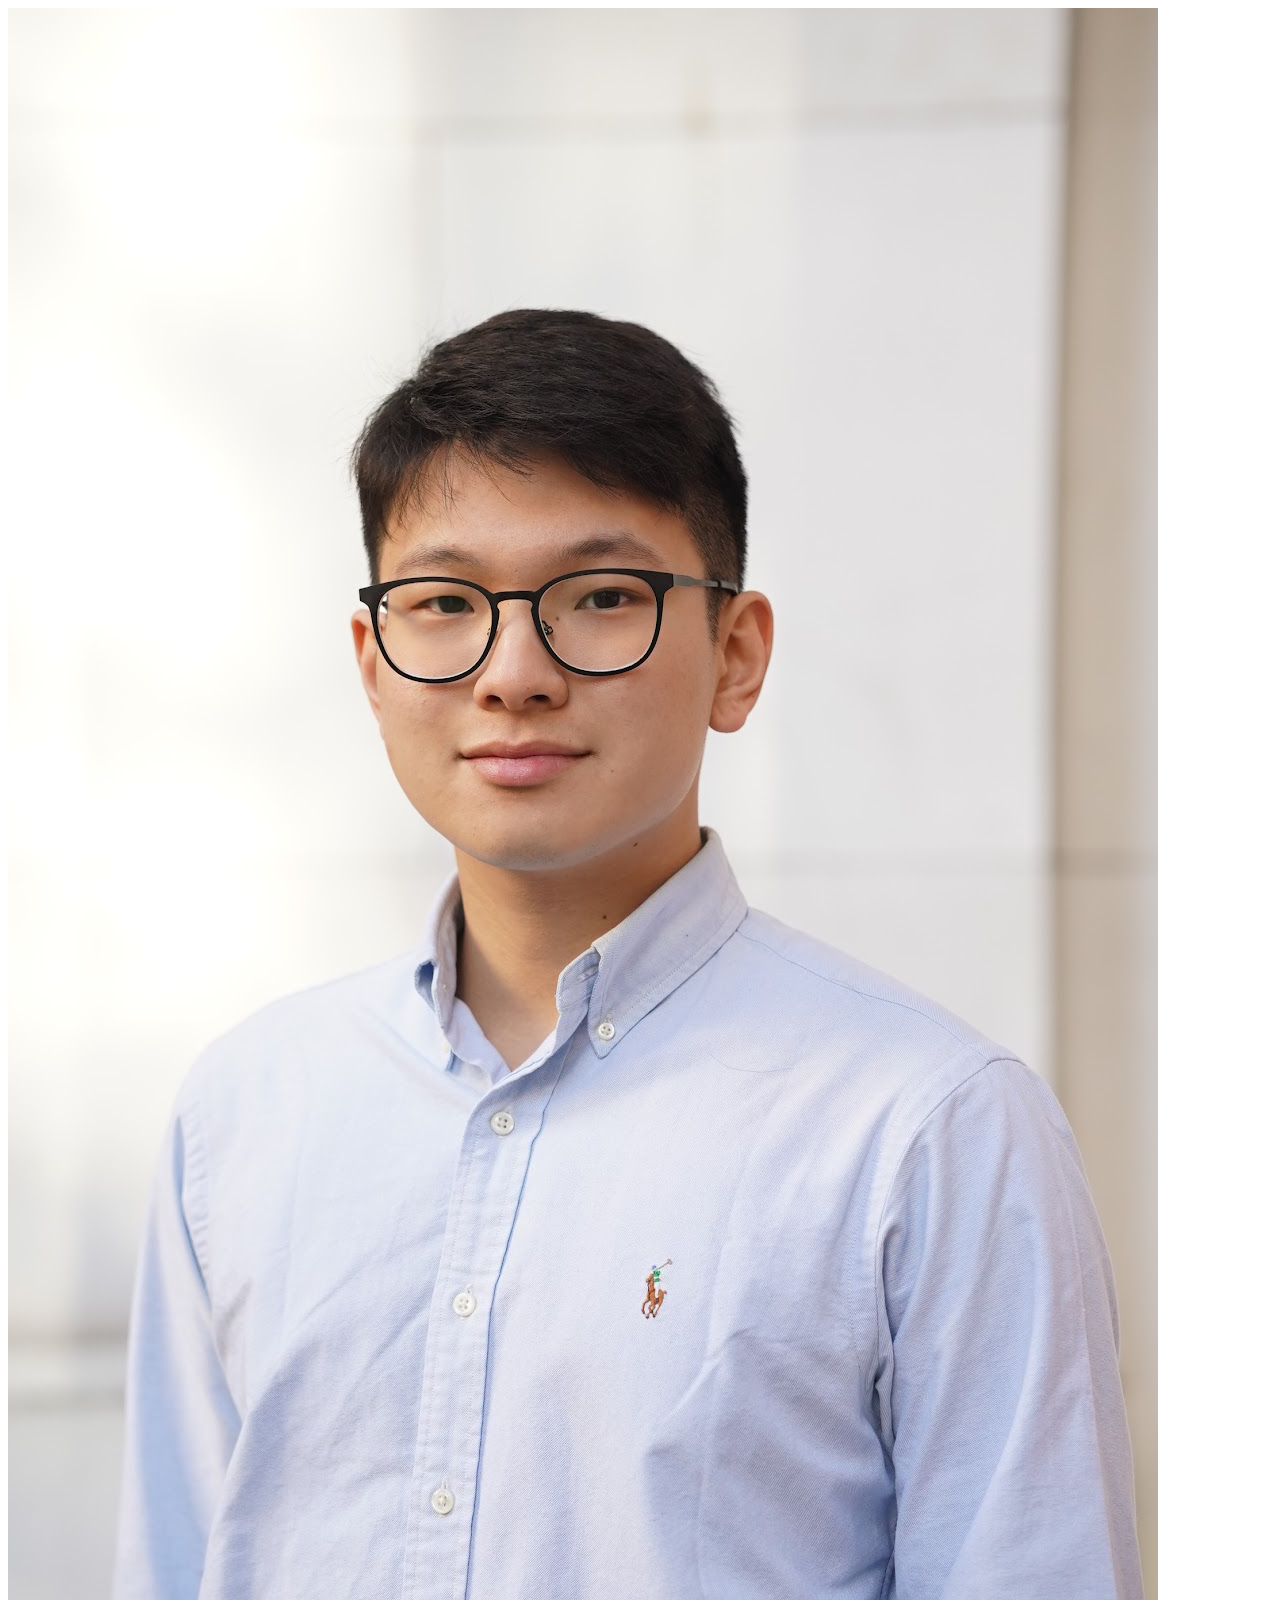
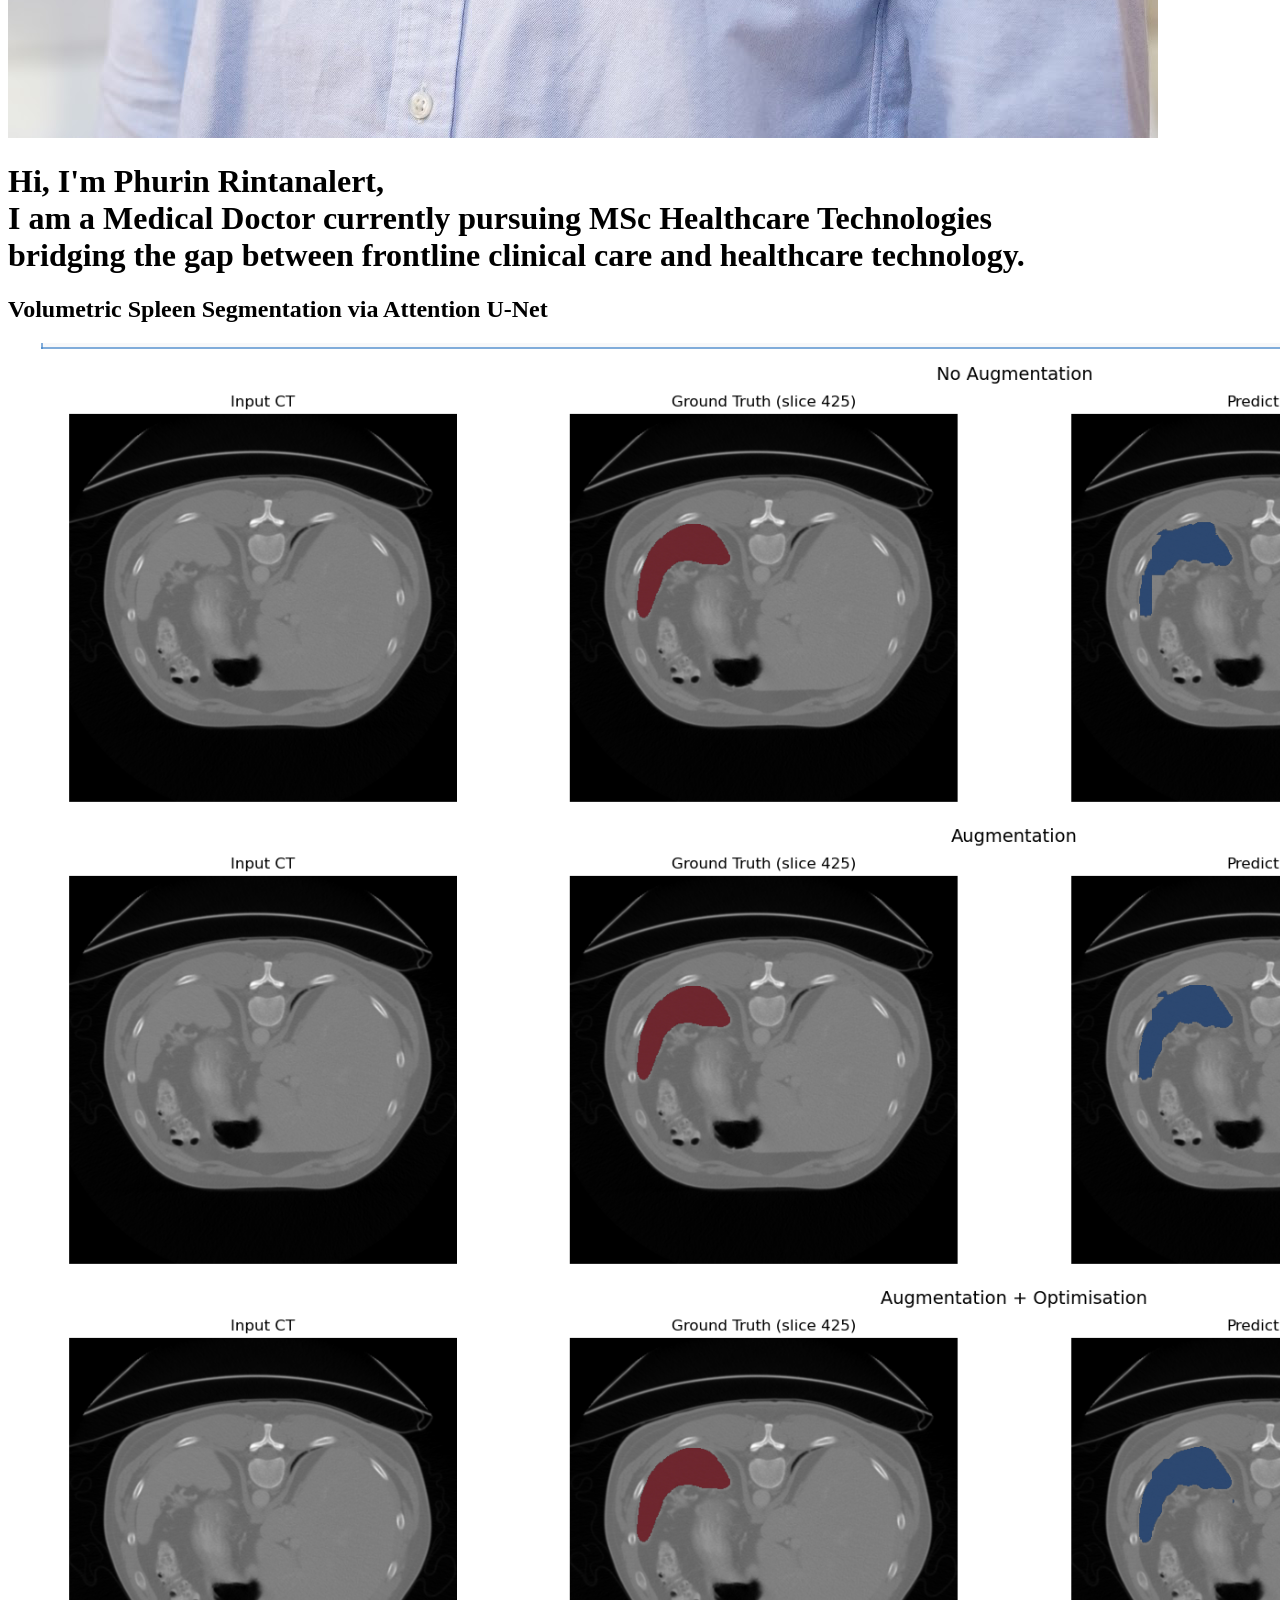
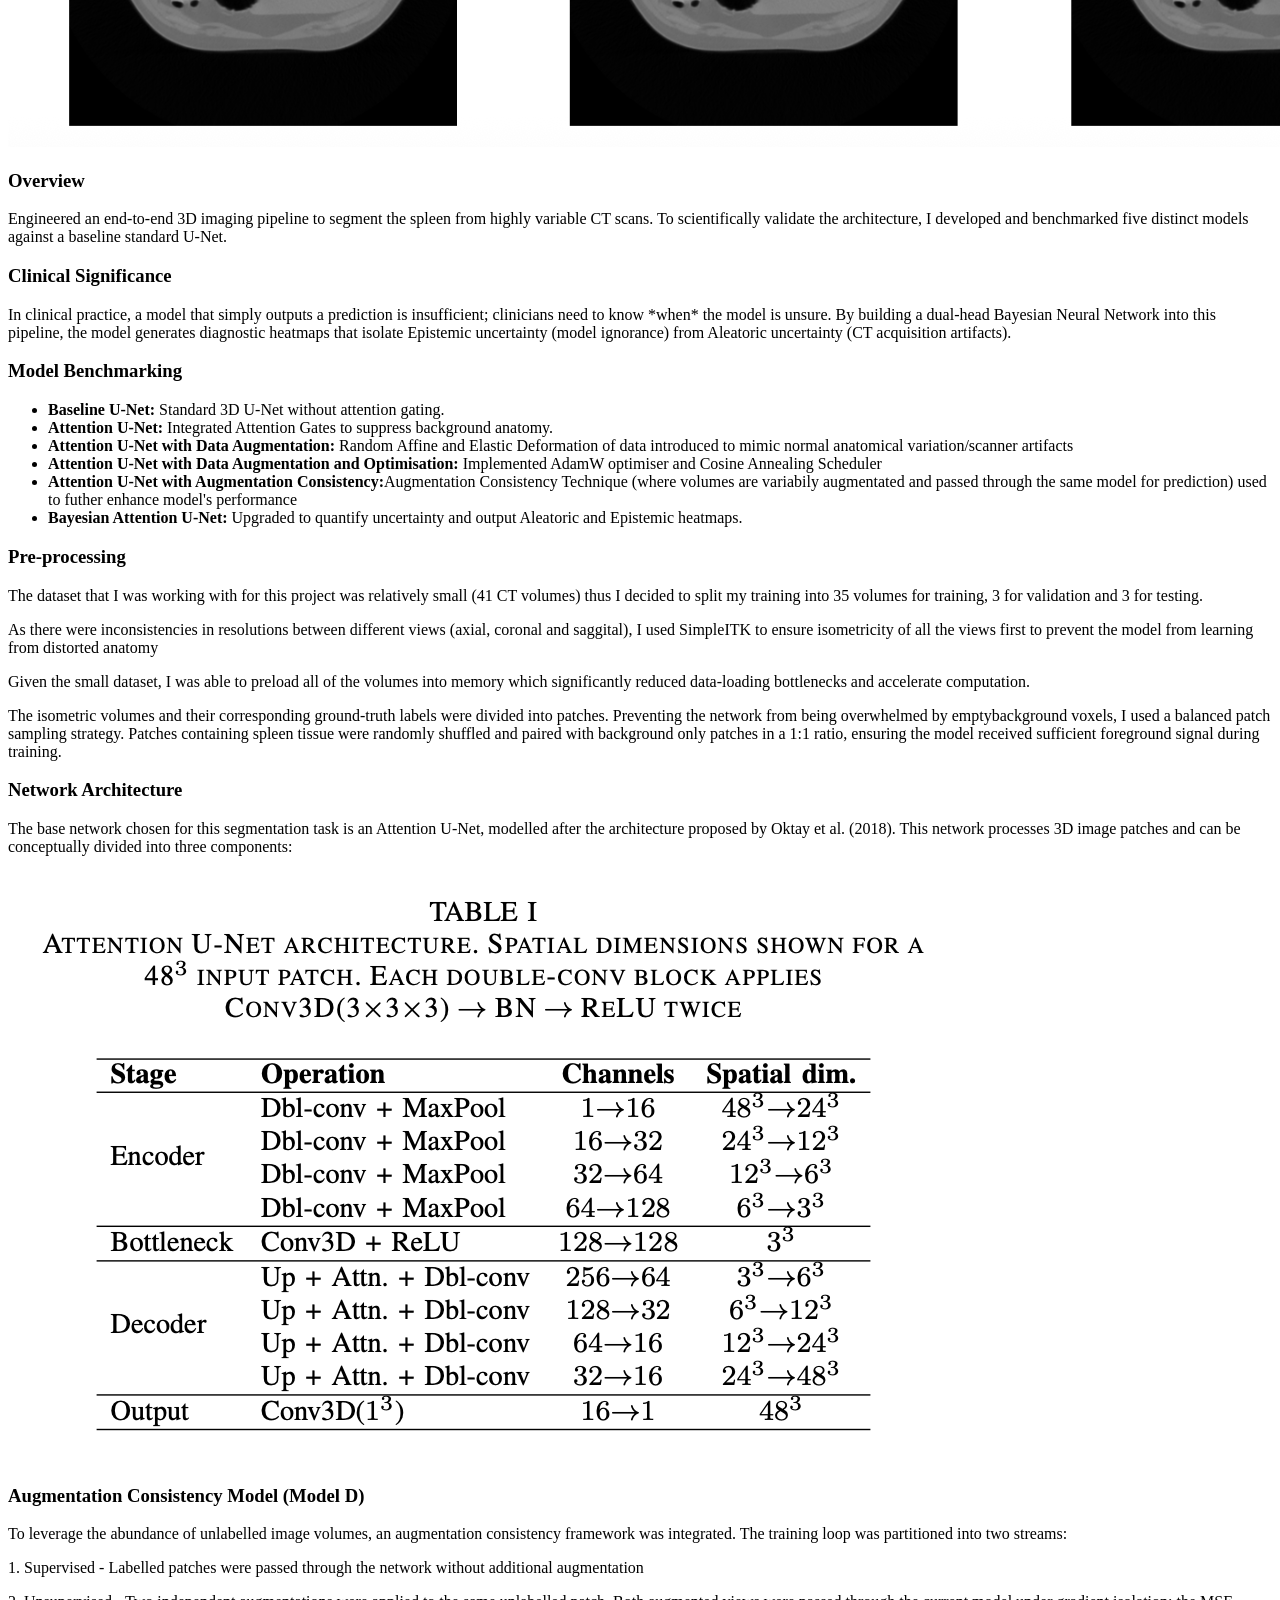
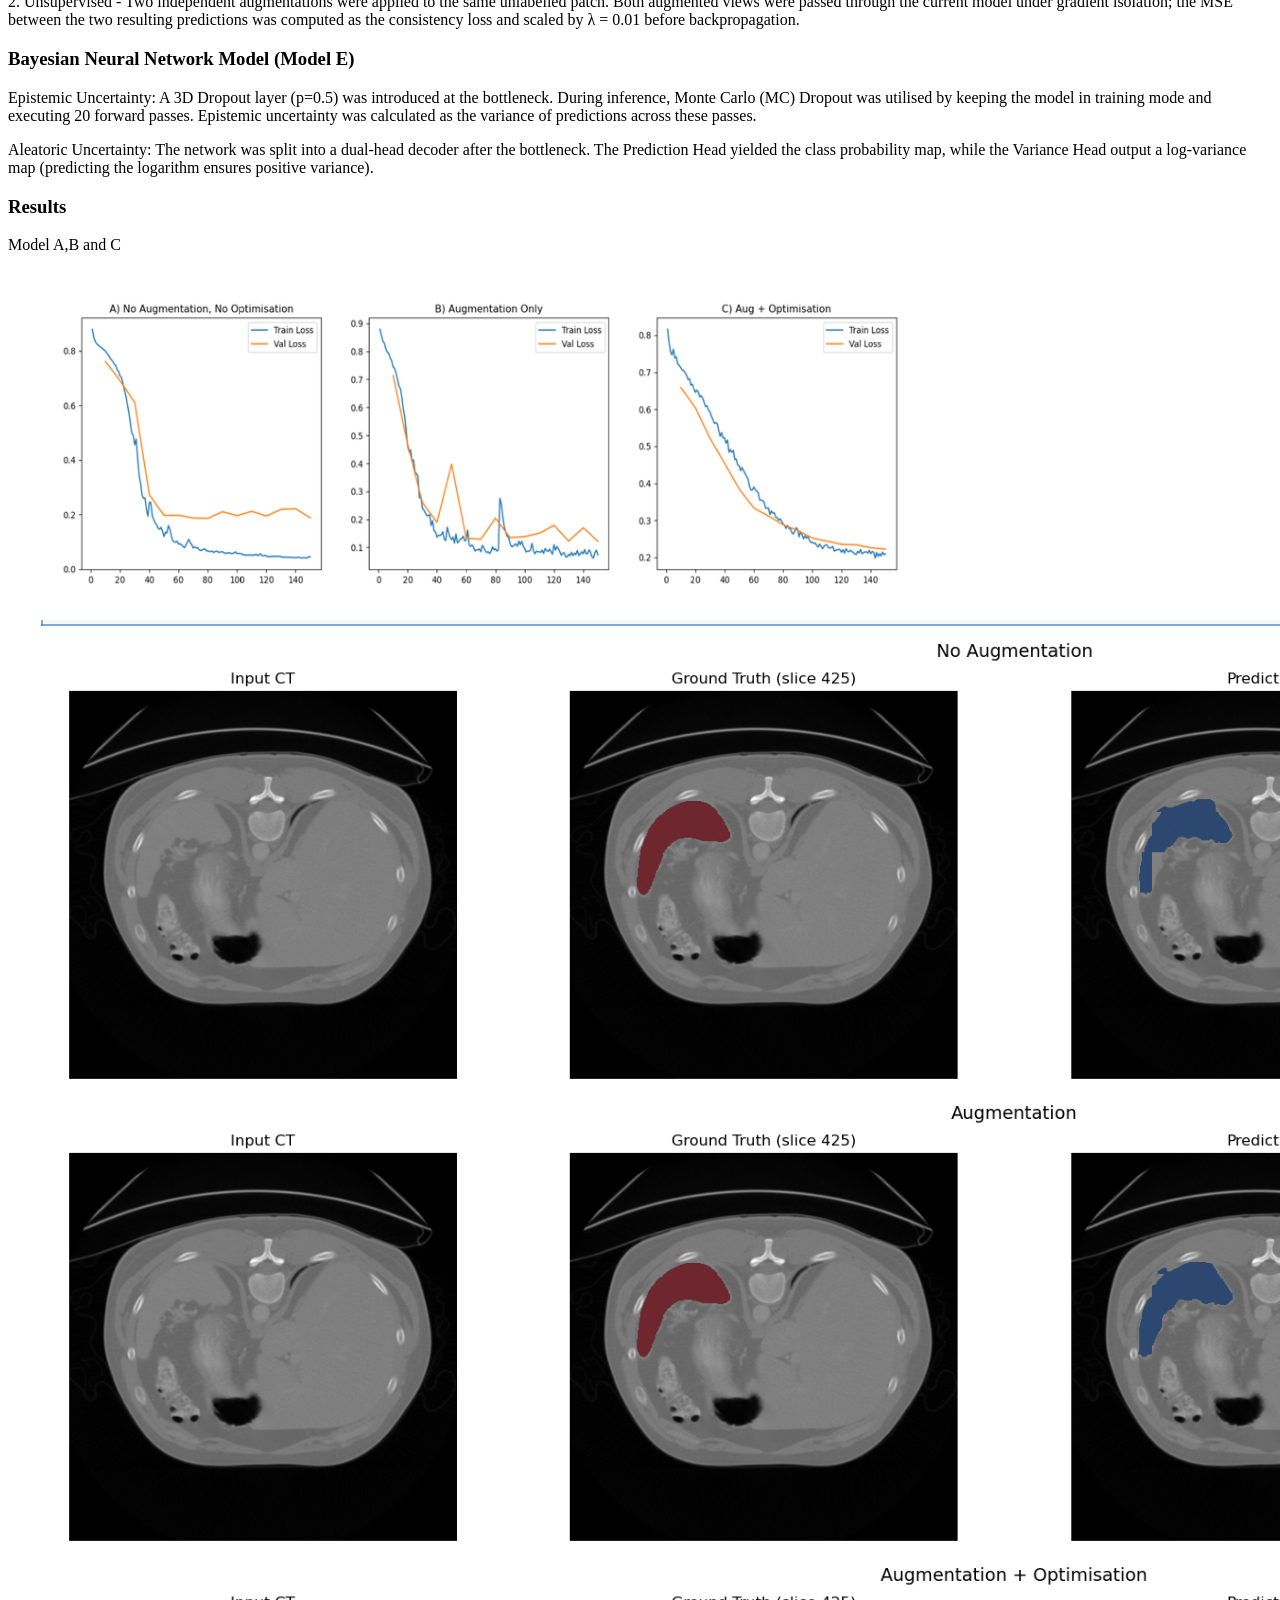
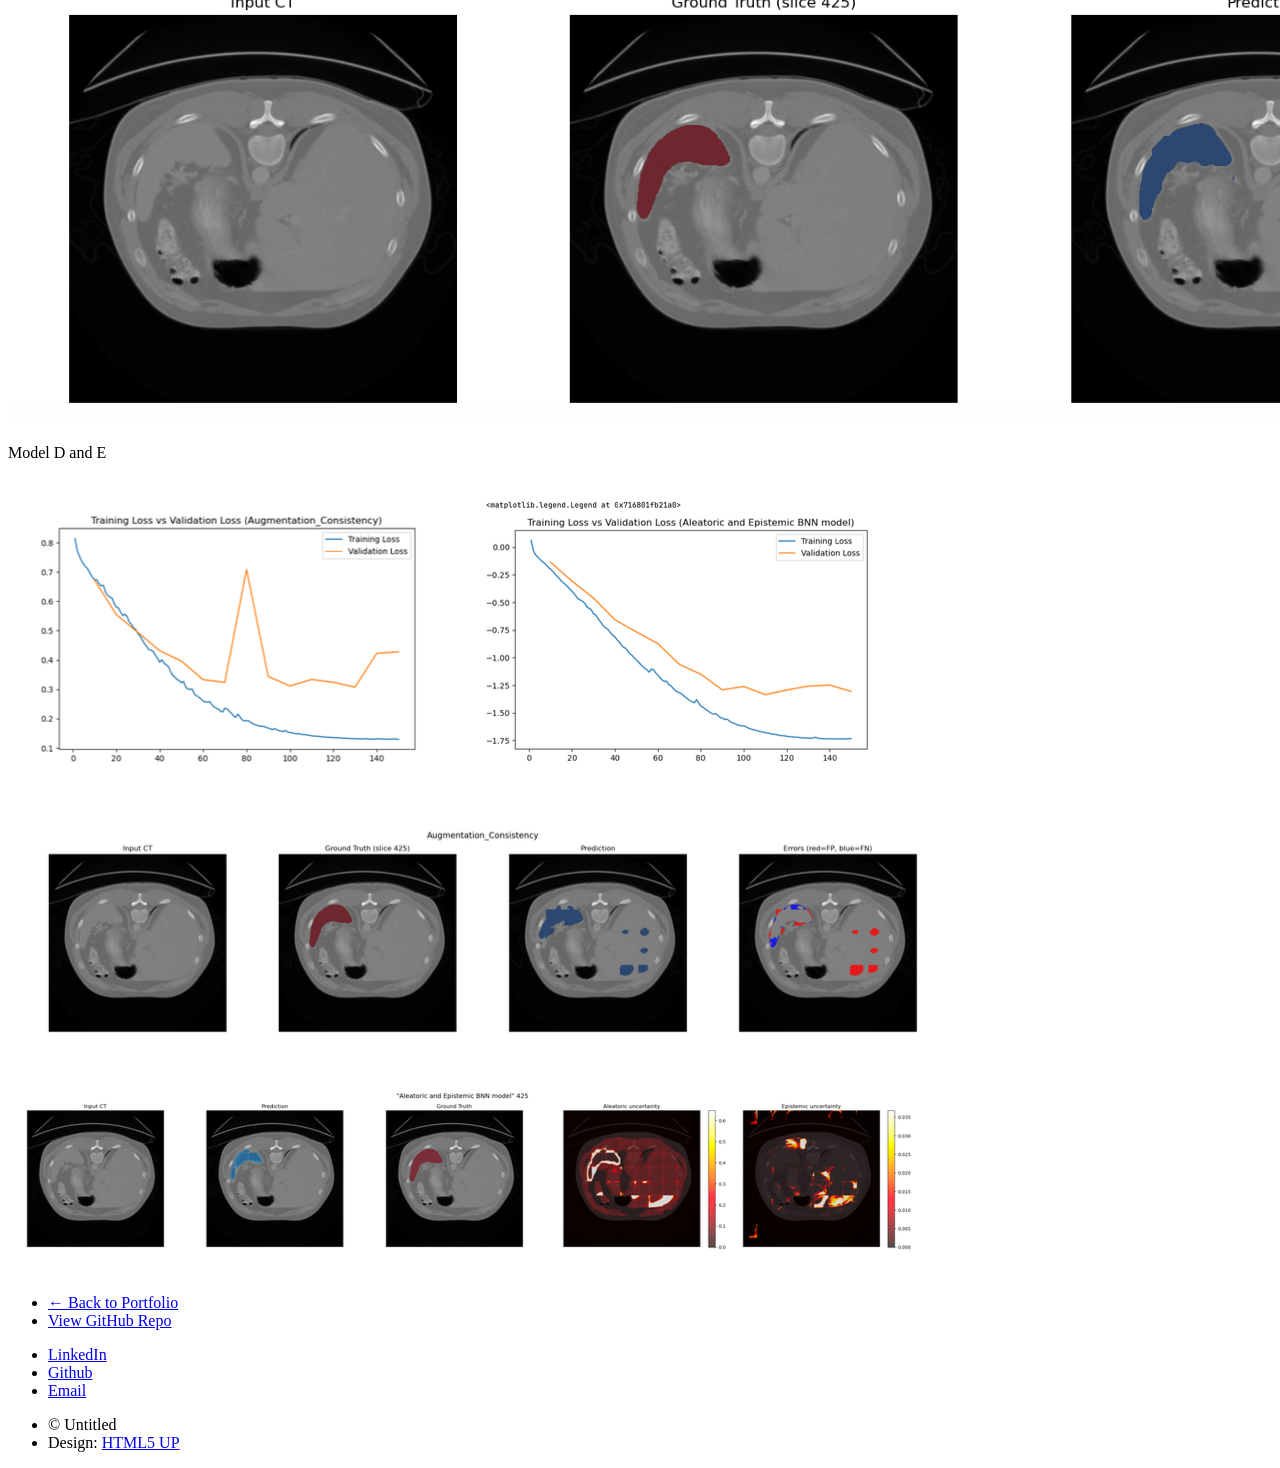
==== Spleen_segmentation.html @ 7424ece8 "Initial commit" ====
<!DOCTYPE HTML>
<!--
	Strata by HTML5 UP
	html5up.net | @ajlkn
	Free for personal and commercial use under the CCA 3.0 license (html5up.net/license)
-->
<html>
	<head>
		<title>Strata by HTML5 UP</title>
		<meta charset="utf-8" />
		<meta name="viewport" content="width=device-width, initial-scale=1, user-scalable=no" />
		<link rel="stylesheet" href="assets/css/main.css" />
	</head>
	<body class="is-preload">

		<!-- Header -->
			<header id="header">
				<div class="inner">
					<a href="#" class="image avatar"><img src="images/phu_avatar.png" alt="" /></a>
					<h1><strong>Hi, I'm Phurin Rintanalert</strong>, <br />
					I am a Medical Doctor currently pursuing MSc Healthcare Technologies<br />
					bridging the gap between frontline clinical care and healthcare technology.</h1>
				</div>
			</header>

		<!-- Main -->
			<div id="main">
				<section>
					<header class="major">
						<h2>Volumetric Spleen Segmentation via Attention U-Net</h2>
					</header>
					
					<span class="image fit thumb"><img src="images/fulls/Spleen.png" alt="Spleen CT Scan" /></span>
					
					<h3>Overview</h3>
					<p>Engineered an end-to-end 3D imaging pipeline to segment the spleen from highly variable CT scans. To scientifically validate the architecture, I developed and benchmarked five distinct models against a baseline standard U-Net.</p>
					
					<h3>Clinical Significance</h3>
					<p>In clinical practice, a model that simply outputs a prediction is insufficient; clinicians need to know *when* the model is unsure. By building a dual-head Bayesian Neural Network into this pipeline, the model generates diagnostic heatmaps that isolate Epistemic uncertainty (model ignorance) from Aleatoric uncertainty (CT acquisition artifacts).</p>
					
					<h3>Model Benchmarking</h3>
					<ul>
						<li><strong>Baseline U-Net:</strong> Standard 3D U-Net without attention gating.</li>
						<li><strong>Attention U-Net:</strong> Integrated Attention Gates to suppress background anatomy.</li>
						<li><strong>Attention U-Net with Data Augmentation:</strong> Random Affine and Elastic Deformation of data introduced to mimic normal anatomical variation/scanner artifacts</li>
						<li><strong>Attention U-Net with Data Augmentation and Optimisation:</strong> Implemented AdamW optimiser and Cosine Annealing Scheduler</li>
						<li><strong>Attention U-Net with Augmentation Consistency:</strong>Augmentation Consistency Technique (where volumes are variabily augmentated and passed through the same model for prediction) used to futher enhance model's performance</li>
						<li><strong>Bayesian Attention U-Net:</strong> Upgraded to quantify uncertainty and output Aleatoric and Epistemic heatmaps.</li>
					</ul>


					<h3>Pre-processing</h3>
					<p>The dataset that I was working with for this project was relatively small (41 CT volumes) thus I decided to split my training into 35 volumes for training, 3 for validation and 3 for testing.</p>
					<p>As there were inconsistencies in resolutions between different views (axial, coronal and saggital), I used SimpleITK to ensure isometricity of all the views first to prevent the model from learning from distorted anatomy</p>
					<p>Given the small dataset, I was able to preload all of the volumes into memory which significantly reduced data-loading bottlenecks and accelerate computation.</p>
					<p>The isometric volumes and their corresponding ground-truth labels were divided into patches. Preventing the network from being overwhelmed by emptybackground voxels, I used a balanced patch sampling strategy. Patches containing spleen tissue were randomly shuffled and paired with background only patches in a 1:1 ratio, ensuring the model received sufficient foreground signal during training.</p> 

					<h3>Network Architecture</h3>
					<p>The base network chosen for this segmentation task is an Attention U-Net, modelled after the architecture proposed by Oktay et al. (2018). This network processes 3D image patches and can be conceptually divided into three components:</p>
					<a class="image fit thumb"><img src="images/articles/table1.png" alt="" /></a>
					<p></p>
					
					<h3>Augmentation Consistency Model (Model D)</h3>
					<p>To leverage the abundance of unlabelled image volumes, an augmentation consistency framework was integrated. The training loop was partitioned into two streams:</p>
					<p>1. Supervised - Labelled patches were passed through the network without additional augmentation</p>
					<p>2. Unsupervised - Two independent augmentations were applied to the same unlabelled patch. Both augmented views were passed through the current model under gradient isolation; the MSE between the two resulting predictions was computed as the consistency loss and scaled by λ = 0.01 before backpropagation.</p>

					<h3>Bayesian Neural Network Model (Model E)</h3>
					<p>Epistemic Uncertainty: A 3D Dropout layer (p=0.5) was introduced at the bottleneck. During inference, Monte Carlo (MC) Dropout was utilised by keeping the model in training mode and executing 20 forward passes. Epistemic uncertainty was calculated as the variance of predictions across these passes.</p>
					<p>Aleatoric Uncertainty: The network was split into a dual-head decoder after the bottleneck. The Prediction Head yielded the class probability map, while the Variance Head output a log-variance map (predicting the logarithm ensures positive variance).</p>

					<h3>Results</h3>
					<p>Model A,B and C</p>
					<a class="image fit thumb"><img src="images/articles/modelabc.png" alt="" /></a>
					<a class="image fit thumb"><img src="images/articles/Spleen.png" alt="" /></a>


					<p>Model D and E</p>
					<a class="image fit thumb"><img src="images/articles/modelde.png" alt="" /></a>
					<a class="image fit thumb"><img src="images/articles/vismodeld.png" alt="" /></a>
					<a class="image fit thumb"><img src="images/articles/vismodele.png" alt="" /></a>


					<ul class="actions">
						<li><a href="index.html" class="button">← Back to Portfolio</a></li>
						<li><a href="https://github.com/your-repo-link" target="_blank" class="button primary">View GitHub Repo</a></li>
					</ul>
				</section>
			</div>

				<!-- Four -->
				<!--
					<section id="four">
						<h2>Elements</h2>

						<section>
							<h4>Text</h4>
							<p>This is <b>bold</b> and this is <strong>strong</strong>. This is <i>italic</i> and this is <em>emphasized</em>.
							This is <sup>superscript</sup> text and this is <sub>subscript</sub> text.
							This is <u>underlined</u> and this is code: <code>for (;;) { ... }</code>. Finally, <a href="#">this is a link</a>.</p>
							<hr />
							<header>
								<h4>Heading with a Subtitle</h4>
								<p>Lorem ipsum dolor sit amet nullam id egestas urna aliquam</p>
							</header>
							<p>Nunc lacinia ante nunc ac lobortis. Interdum adipiscing gravida odio porttitor sem non mi integer non faucibus ornare mi ut ante amet placerat aliquet. Volutpat eu sed ante lacinia sapien lorem accumsan varius montes viverra nibh in adipiscing blandit tempus accumsan.</p>
							<header>
								<h5>Heading with a Subtitle</h5>
								<p>Lorem ipsum dolor sit amet nullam id egestas urna aliquam</p>
							</header>
							<p>Nunc lacinia ante nunc ac lobortis. Interdum adipiscing gravida odio porttitor sem non mi integer non faucibus ornare mi ut ante amet placerat aliquet. Volutpat eu sed ante lacinia sapien lorem accumsan varius montes viverra nibh in adipiscing blandit tempus accumsan.</p>
							<hr />
							<h2>Heading Level 2</h2>
							<h3>Heading Level 3</h3>
							<h4>Heading Level 4</h4>
							<h5>Heading Level 5</h5>
							<h6>Heading Level 6</h6>
							<hr />
							<h5>Blockquote</h5>
							<blockquote>Fringilla nisl. Donec accumsan interdum nisi, quis tincidunt felis sagittis eget tempus euismod. Vestibulum ante ipsum primis in faucibus vestibulum. Blandit adipiscing eu felis iaculis volutpat ac adipiscing accumsan faucibus. Vestibulum ante ipsum primis in faucibus lorem ipsum dolor sit amet nullam adipiscing eu felis.</blockquote>
							<h5>Preformatted</h5>
							<pre><code>i = 0;

while (!deck.isInOrder()) {
print 'Iteration ' + i;
deck.shuffle();
i++;
}

print 'It took ' + i + ' iterations to sort the deck.';</code></pre>
						</section>

						<section>
							<h4>Lists</h4>
							<div class="row">
								<div class="col-6 col-12-xsmall">
									<h5>Unordered</h5>
									<ul>
										<li>Dolor pulvinar etiam magna etiam.</li>
										<li>Sagittis adipiscing lorem eleifend.</li>
										<li>Felis enim feugiat dolore viverra.</li>
									</ul>
									<h5>Alternate</h5>
									<ul class="alt">
										<li>Dolor pulvinar etiam magna etiam.</li>
										<li>Sagittis adipiscing lorem eleifend.</li>
										<li>Felis enim feugiat dolore viverra.</li>
									</ul>
								</div>
								<div class="col-6 col-12-xsmall">
									<h5>Ordered</h5>
									<ol>
										<li>Dolor pulvinar etiam magna etiam.</li>
										<li>Etiam vel felis at lorem sed viverra.</li>
										<li>Felis enim feugiat dolore viverra.</li>
										<li>Dolor pulvinar etiam magna etiam.</li>
										<li>Etiam vel felis at lorem sed viverra.</li>
										<li>Felis enim feugiat dolore viverra.</li>
									</ol>
									<h5>Icons</h5>
									<ul class="icons">
										<li><a href="#" class="icon brands fa-twitter"><span class="label">Twitter</span></a></li>
										<li><a href="#" class="icon brands fa-facebook-f"><span class="label">Facebook</span></a></li>
										<li><a href="#" class="icon brands fa-instagram"><span class="label">Instagram</span></a></li>
										<li><a href="#" class="icon brands fa-github"><span class="label">Github</span></a></li>
										<li><a href="#" class="icon brands fa-dribbble"><span class="label">Dribbble</span></a></li>
										<li><a href="#" class="icon brands fa-tumblr"><span class="label">Tumblr</span></a></li>
									</ul>
								</div>
							</div>
							<h5>Actions</h5>
							<ul class="actions">
								<li><a href="#" class="button primary">Default</a></li>
								<li><a href="#" class="button">Default</a></li>
							</ul>
							<ul class="actions small">
								<li><a href="#" class="button primary small">Small</a></li>
								<li><a href="#" class="button small">Small</a></li>
							</ul>
							<div class="row">
								<div class="col-6 col-12-small">
									<ul class="actions stacked">
										<li><a href="#" class="button primary">Default</a></li>
										<li><a href="#" class="button">Default</a></li>
									</ul>
								</div>
								<div class="col-6 col-12-small">
									<ul class="actions stacked">
										<li><a href="#" class="button primary small">Small</a></li>
										<li><a href="#" class="button small">Small</a></li>
									</ul>
								</div>
								<div class="col-6 col-12-small">
									<ul class="actions stacked">
										<li><a href="#" class="button primary fit">Default</a></li>
										<li><a href="#" class="button fit">Default</a></li>
									</ul>
								</div>
								<div class="col-6 col-12-small">
									<ul class="actions stacked">
										<li><a href="#" class="button primary small fit">Small</a></li>
										<li><a href="#" class="button small fit">Small</a></li>
									</ul>
								</div>
							</div>
						</section>

						<section>
							<h4>Table</h4>
							<h5>Default</h5>
							<div class="table-wrapper">
								<table>
									<thead>
										<tr>
											<th>Name</th>
											<th>Description</th>
											<th>Price</th>
										</tr>
									</thead>
									<tbody>
										<tr>
											<td>Item One</td>
											<td>Ante turpis integer aliquet porttitor.</td>
											<td>29.99</td>
										</tr>
										<tr>
											<td>Item Two</td>
											<td>Vis ac commodo adipiscing arcu aliquet.</td>
											<td>19.99</td>
										</tr>
										<tr>
											<td>Item Three</td>
											<td> Morbi faucibus arcu accumsan lorem.</td>
											<td>29.99</td>
										</tr>
										<tr>
											<td>Item Four</td>
											<td>Vitae integer tempus condimentum.</td>
											<td>19.99</td>
										</tr>
										<tr>
											<td>Item Five</td>
											<td>Ante turpis integer aliquet porttitor.</td>
											<td>29.99</td>
										</tr>
									</tbody>
									<tfoot>
										<tr>
											<td colspan="2"></td>
											<td>100.00</td>
										</tr>
									</tfoot>
								</table>
							</div>

							<h5>Alternate</h5>
							<div class="table-wrapper">
								<table class="alt">
									<thead>
										<tr>
											<th>Name</th>
											<th>Description</th>
											<th>Price</th>
										</tr>
									</thead>
									<tbody>
										<tr>
											<td>Item One</td>
											<td>Ante turpis integer aliquet porttitor.</td>
											<td>29.99</td>
										</tr>
										<tr>
											<td>Item Two</td>
											<td>Vis ac commodo adipiscing arcu aliquet.</td>
											<td>19.99</td>
										</tr>
										<tr>
											<td>Item Three</td>
											<td> Morbi faucibus arcu accumsan lorem.</td>
											<td>29.99</td>
										</tr>
										<tr>
											<td>Item Four</td>
											<td>Vitae integer tempus condimentum.</td>
											<td>19.99</td>
										</tr>
										<tr>
											<td>Item Five</td>
											<td>Ante turpis integer aliquet porttitor.</td>
											<td>29.99</td>
										</tr>
									</tbody>
									<tfoot>
										<tr>
											<td colspan="2"></td>
											<td>100.00</td>
										</tr>
									</tfoot>
								</table>
							</div>
						</section>

						<section>
							<h4>Buttons</h4>
							<ul class="actions">
								<li><a href="#" class="button primary">Primary</a></li>
								<li><a href="#" class="button">Default</a></li>
							</ul>
							<ul class="actions">
								<li><a href="#" class="button large">Large</a></li>
								<li><a href="#" class="button">Default</a></li>
								<li><a href="#" class="button small">Small</a></li>
							</ul>
							<ul class="actions fit">
								<li><a href="#" class="button primary fit">Fit</a></li>
								<li><a href="#" class="button fit">Fit</a></li>
							</ul>
							<ul class="actions fit small">
								<li><a href="#" class="button primary fit small">Fit + Small</a></li>
								<li><a href="#" class="button fit small">Fit + Small</a></li>
							</ul>
							<ul class="actions">
								<li><a href="#" class="button primary icon solid fa-download">Icon</a></li>
								<li><a href="#" class="button icon solid fa-download">Icon</a></li>
							</ul>
							<ul class="actions">
								<li><span class="button primary disabled">Primary</span></li>
								<li><span class="button disabled">Default</span></li>
							</ul>
						</section>

						<section>
							<h4>Form</h4>
							<form method="post" action="#">
								<div class="row gtr-uniform gtr-50">
									<div class="col-6 col-12-xsmall">
										<input type="text" name="demo-name" id="demo-name" value="" placeholder="Name" />
									</div>
									<div class="col-6 col-12-xsmall">
										<input type="email" name="demo-email" id="demo-email" value="" placeholder="Email" />
									</div>
									<div class="col-12">
										<select name="demo-category" id="demo-category">
											<option value="">- Category -</option>
											<option value="1">Manufacturing</option>
											<option value="1">Shipping</option>
											<option value="1">Administration</option>
											<option value="1">Human Resources</option>
										</select>
									</div>
									<div class="col-4 col-12-small">
										<input type="radio" id="demo-priority-low" name="demo-priority" checked>
										<label for="demo-priority-low">Low Priority</label>
									</div>
									<div class="col-4 col-12-small">
										<input type="radio" id="demo-priority-normal" name="demo-priority">
										<label for="demo-priority-normal">Normal Priority</label>
									</div>
									<div class="col-4 col-12-small">
										<input type="radio" id="demo-priority-high" name="demo-priority">
										<label for="demo-priority-high">High Priority</label>
									</div>
									<div class="col-6 col-12-small">
										<input type="checkbox" id="demo-copy" name="demo-copy">
										<label for="demo-copy">Email me a copy of this message</label>
									</div>
									<div class="col-6 col-12-small">
										<input type="checkbox" id="demo-human" name="demo-human" checked>
										<label for="demo-human">I am a human and not a robot</label>
									</div>
									<div class="col-12">
										<textarea name="demo-message" id="demo-message" placeholder="Enter your message" rows="6"></textarea>
									</div>
									<div class="col-12">
										<ul class="actions">
											<li><input type="submit" value="Send Message" class="primary" /></li>
											<li><input type="reset" value="Reset" /></li>
										</ul>
									</div>
								</div>
							</form>
						</section>

						<section>
							<h4>Image</h4>
							<h5>Fit</h5>
							<div class="box alt">
								<div class="row gtr-50 gtr-uniform">
									<div class="col-12"><span class="image fit"><img src="images/fulls/05.jpg" alt="" /></span></div>
									<div class="col-4"><span class="image fit"><img src="images/thumbs/01.jpg" alt="" /></span></div>
									<div class="col-4"><span class="image fit"><img src="images/thumbs/02.jpg" alt="" /></span></div>
									<div class="col-4"><span class="image fit"><img src="images/thumbs/03.jpg" alt="" /></span></div>
									<div class="col-4"><span class="image fit"><img src="images/thumbs/04.jpg" alt="" /></span></div>
									<div class="col-4"><span class="image fit"><img src="images/thumbs/05.jpg" alt="" /></span></div>
									<div class="col-4"><span class="image fit"><img src="images/thumbs/06.jpg" alt="" /></span></div>
									<div class="col-4"><span class="image fit"><img src="images/thumbs/03.jpg" alt="" /></span></div>
									<div class="col-4"><span class="image fit"><img src="images/thumbs/02.jpg" alt="" /></span></div>
									<div class="col-4"><span class="image fit"><img src="images/thumbs/01.jpg" alt="" /></span></div>
								</div>
							</div>
							<h5>Left &amp; Right</h5>
							<p><span class="image left"><img src="images/avatar.jpg" alt="" /></span>Fringilla nisl. Donec accumsan interdum nisi, quis tincidunt felis sagittis eget. tempus euismod. Vestibulum ante ipsum primis in faucibus vestibulum. Blandit adipiscing eu felis iaculis volutpat ac adipiscing accumsan eu faucibus. Integer ac pellentesque praesent tincidunt felis sagittis eget. tempus euismod. Vestibulum ante ipsum primis in faucibus vestibulum. Blandit adipiscing eu felis iaculis volutpat ac adipiscing accumsan eu faucibus. Integer ac pellentesque praesent. Donec accumsan interdum nisi, quis tincidunt felis sagittis eget. tempus euismod. Vestibulum ante ipsum primis in faucibus vestibulum. Blandit adipiscing eu felis iaculis volutpat ac adipiscing accumsan eu faucibus. Integer ac pellentesque praesent tincidunt felis sagittis eget. tempus euismod. Vestibulum ante ipsum primis in faucibus vestibulum. Blandit adipiscing eu felis iaculis volutpat ac adipiscing accumsan eu faucibus. Integer ac pellentesque praesent.</p>
							<p><span class="image right"><img src="images/avatar.jpg" alt="" /></span>Fringilla nisl. Donec accumsan interdum nisi, quis tincidunt felis sagittis eget. tempus euismod. Vestibulum ante ipsum primis in faucibus vestibulum. Blandit adipiscing eu felis iaculis volutpat ac adipiscing accumsan eu faucibus. Integer ac pellentesque praesent tincidunt felis sagittis eget. tempus euismod. Vestibulum ante ipsum primis in faucibus vestibulum. Blandit adipiscing eu felis iaculis volutpat ac adipiscing accumsan eu faucibus. Integer ac pellentesque praesent. Donec accumsan interdum nisi, quis tincidunt felis sagittis eget. tempus euismod. Vestibulum ante ipsum primis in faucibus vestibulum. Blandit adipiscing eu felis iaculis volutpat ac adipiscing accumsan eu faucibus. Integer ac pellentesque praesent tincidunt felis sagittis eget. tempus euismod. Vestibulum ante ipsum primis in faucibus vestibulum. Blandit adipiscing eu felis iaculis volutpat ac adipiscing accumsan eu faucibus. Integer ac pellentesque praesent.</p>
						</section>

					</section>
				-->

			</div>

		<!-- Footer -->
			<footer id="footer">
				<div class="inner">
					<ul class="icons">
						<li><a href="https://www.linkedin.com/in/phurin-rintanalert/" class="icon brands fa-linkedin"><span class="label">LinkedIn</span></a></li>
						<li><a href="https://github.com/phurinrintanalert" class="icon brands fa-github"><span class="label">Github</span></a></li>
						<li><a href="mailto:phurin.rintanalert@gmail.com" class="icon solid fa-envelope"><span class="label">Email</span></a></li>
					</ul>
					<ul class="copyright">
						<li>&copy; Untitled</li><li>Design: <a href="http://html5up.net">HTML5 UP</a></li>
					</ul>
				</div>
			</footer>

		<!-- Scripts -->
			<script src="assets/js/jquery.min.js"></script>
			<script src="assets/js/jquery.poptrox.min.js"></script>
			<script src="assets/js/browser.min.js"></script>
			<script src="assets/js/breakpoints.min.js"></script>
			<script src="assets/js/util.js"></script>
			<script src="assets/js/main.js"></script>

	</body>
</html>
---- assets/css/main.css ----
@import url("fontawesome-all.min.css");
@import url("https://fonts.googleapis.com/css?family=Source+Sans+Pro:400,400italic");

/*
	Strata by HTML5 UP
	html5up.net | @ajlkn
	Free for personal and commercial use under the CCA 3.0 license (html5up.net/license)
*/

html, body, div, span, applet, object,
iframe, h1, h2, h3, h4, h5, h6, p, blockquote,
pre, a, abbr, acronym, address, big, cite,
code, del, dfn, em, img, ins, kbd, q, s, samp,
small, strike, strong, sub, sup, tt, var, b,
u, i, center, dl, dt, dd, ol, ul, li, fieldset,
form, label, legend, table, caption, tbody,
tfoot, thead, tr, th, td, article, aside,
canvas, details, embed, figure, figcaption,
footer, header, hgroup, menu, nav, output, ruby,
section, summary, time, mark, audio, video {
	margin: 0;
	padding: 0;
	border: 0;
	font-size: 100%;
	font: inherit;
	vertical-align: baseline;}

article, aside, details, figcaption, figure,
footer, header, hgroup, menu, nav, section {
	display: block;}

body {
	line-height: 1;
}

ol, ul {
	list-style: none;
}

blockquote, q {
	quotes: none;
}

	blockquote:before, blockquote:after, q:before, q:after {
		content: '';
		content: none;
	}

table {
	border-collapse: collapse;
	border-spacing: 0;
}

body {
	-webkit-text-size-adjust: none;
}

mark {
	background-color: transparent;
	color: inherit;
}

input::-moz-focus-inner {
	border: 0;
	padding: 0;
}

input, select, textarea {
	-moz-appearance: none;
	-webkit-appearance: none;
	-ms-appearance: none;
	appearance: none;
}

/* Basic */

	html {
		box-sizing: border-box;
	}

	*, *:before, *:after {
		box-sizing: inherit;
	}

	body {
		background: #fff;
	}

		body.is-preload *, body.is-preload *:before, body.is-preload *:after {
			-moz-animation: none !important;
			-webkit-animation: none !important;
			-ms-animation: none !important;
			animation: none !important;
			-moz-transition: none !important;
			-webkit-transition: none !important;
			-ms-transition: none !important;
			transition: none !important;
		}

	body, input, select, textarea {
		color: #a2a2a2;
		font-family: "Source Sans Pro", Helvetica, sans-serif;
		font-size: 16pt;
		font-weight: 400;
		line-height: 1.75em;
	}

	a {
		-moz-transition: color 0.2s ease-in-out, border-color 0.2s ease-in-out;
		-webkit-transition: color 0.2s ease-in-out, border-color 0.2s ease-in-out;
		-ms-transition: color 0.2s ease-in-out, border-color 0.2s ease-in-out;
		transition: color 0.2s ease-in-out, border-color 0.2s ease-in-out;
		border-bottom: dotted 1px;
		color: #49bf9d;
		text-decoration: none;
	}

		a:hover {
			border-bottom-color: transparent;
			color: #49bf9d !important;
			text-decoration: none;
		}

	strong, b {
		color: #787878;
		font-weight: 400;
	}

	em, i {
		font-style: italic;
	}

	p {
		margin: 0 0 2em 0;
	}

	h1, h2, h3, h4, h5, h6 {
		color: #787878;
		font-weight: 400;
		line-height: 1em;
		margin: 0 0 1em 0;
	}

		h1 a, h2 a, h3 a, h4 a, h5 a, h6 a {
			color: inherit;
			text-decoration: none;
		}

	h1 {
		font-size: 2em;
		line-height: 1.5em;
	}

	h2 {
		font-size: 1.5em;
		line-height: 1.5em;
	}

	h3 {
		font-size: 1.25em;
		line-height: 1.5em;
	}

	h4 {
		font-size: 1.1em;
		line-height: 1.5em;
	}

	h5 {
		font-size: 0.9em;
		line-height: 1.5em;
	}

	h6 {
		font-size: 0.7em;
		line-height: 1.5em;
	}

	sub {
		font-size: 0.8em;
		position: relative;
		top: 0.5em;
	}

	sup {
		font-size: 0.8em;
		position: relative;
		top: -0.5em;
	}

	hr {
		border: 0;
		border-bottom: solid 2px #efefef;
		margin: 2em 0;
	}

		hr.major {
			margin: 3em 0;
		}

	blockquote {
		border-left: solid 6px #efefef;
		font-style: italic;
		margin: 0 0 2em 0;
		padding: 0.5em 0 0.5em 1.5em;
	}

	code {
		background: #f7f7f7;
		border-radius: 0.35em;
		border: solid 2px #efefef;
		font-family: "Courier New", monospace;
		font-size: 0.9em;
		margin: 0 0.25em;
		padding: 0.25em 0.65em;
	}

	pre {
		-webkit-overflow-scrolling: touch;
		font-family: "Courier New", monospace;
		font-size: 0.9em;
		margin: 0 0 2em 0;
	}

		pre code {
			display: block;
			line-height: 1.75em;
			padding: 1em 1.5em;
			overflow-x: auto;
		}

	.align-left {
		text-align: left;
	}

	.align-center {
		text-align: center;
	}

	.align-right {
		text-align: right;
	}

/* Container */

	.container {
		margin: 0 auto;
		max-width: calc(100% - 4em);
		width: 100%;
	}

		.container.xsmall {
			width: 25%;
		}

		.container.small {
			width: 50%;
		}

		.container.medium {
			width: 75%;
		}

		.container.large {
			width: 125%;
		}

		.container.xlarge {
			width: 150%;
		}

		.container.max {
			width: 100%;
		}

		@media screen and (max-width: 980px) {

			.container {
				width: 100% !important;
				max-width: 100% !important;
			}

		}

		@media screen and (max-width: 480px) {

			.container {
				max-width: calc(100% - 3em);
			}

		}

/* Row */

	.row {
		display: flex;
		flex-wrap: wrap;
		box-sizing: border-box;
		align-items: stretch;
	}

		.row > * {
			box-sizing: border-box;
		}

		.row.gtr-uniform > * > :last-child {
			margin-bottom: 0;
		}

		.row.aln-left {
			justify-content: flex-start;
		}

		.row.aln-center {
			justify-content: center;
		}

		.row.aln-right {
			justify-content: flex-end;
		}

		.row.aln-top {
			align-items: flex-start;
		}

		.row.aln-middle {
			align-items: center;
		}

		.row.aln-bottom {
			align-items: flex-end;
		}

		.row > .imp {
			order: -1;
		}

		.row > .col-1 {
			width: 8.33333%;
		}

		.row > .off-1 {
			margin-left: 8.33333%;
		}

		.row > .col-2 {
			width: 16.66667%;
		}

		.row > .off-2 {
			margin-left: 16.66667%;
		}

		.row > .col-3 {
			width: 25%;
		}

		.row > .off-3 {
			margin-left: 25%;
		}

		.row > .col-4 {
			width: 33.33333%;
		}

		.row > .off-4 {
			margin-left: 33.33333%;
		}

		.row > .col-5 {
			width: 41.66667%;
		}

		.row > .off-5 {
			margin-left: 41.66667%;
		}

		.row > .col-6 {
			width: 50%;
		}

		.row > .off-6 {
			margin-left: 50%;
		}

		.row > .col-7 {
			width: 58.33333%;
		}

		.row > .off-7 {
			margin-left: 58.33333%;
		}

		.row > .col-8 {
			width: 66.66667%;
		}

		.row > .off-8 {
			margin-left: 66.66667%;
		}

		.row > .col-9 {
			width: 75%;
		}

		.row > .off-9 {
			margin-left: 75%;
		}

		.row > .col-10 {
			width: 83.33333%;
		}

		.row > .off-10 {
			margin-left: 83.33333%;
		}

		.row > .col-11 {
			width: 91.66667%;
		}

		.row > .off-11 {
			margin-left: 91.66667%;
		}

		.row > .col-12 {
			width: 100%;
		}

		.row > .off-12 {
			margin-left: 100%;
		}

		.row.gtr-0 {
			margin-top: 0;
			margin-left: 0em;
		}

			.row.gtr-0 > * {
				padding: 0 0 0 0em;
			}

			.row.gtr-0.gtr-uniform {
				margin-top: 0em;
			}

				.row.gtr-0.gtr-uniform > * {
					padding-top: 0em;
				}

		.row.gtr-25 {
			margin-top: 0;
			margin-left: -0.625em;
		}

			.row.gtr-25 > * {
				padding: 0 0 0 0.625em;
			}

			.row.gtr-25.gtr-uniform {
				margin-top: -0.625em;
			}

				.row.gtr-25.gtr-uniform > * {
					padding-top: 0.625em;
				}

		.row.gtr-50 {
			margin-top: 0;
			margin-left: -1.25em;
		}

			.row.gtr-50 > * {
				padding: 0 0 0 1.25em;
			}

			.row.gtr-50.gtr-uniform {
				margin-top: -1.25em;
			}

				.row.gtr-50.gtr-uniform > * {
					padding-top: 1.25em;
				}

		.row {
			margin-top: 0;
			margin-left: -2.5em;
		}

			.row > * {
				padding: 0 0 0 2.5em;
			}

			.row.gtr-uniform {
				margin-top: -2.5em;
			}

				.row.gtr-uniform > * {
					padding-top: 2.5em;
				}

		.row.gtr-150 {
			margin-top: 0;
			margin-left: -3.75em;
		}

			.row.gtr-150 > * {
				padding: 0 0 0 3.75em;
			}

			.row.gtr-150.gtr-uniform {
				margin-top: -3.75em;
			}

				.row.gtr-150.gtr-uniform > * {
					padding-top: 3.75em;
				}

		.row.gtr-200 {
			margin-top: 0;
			margin-left: -5em;
		}

			.row.gtr-200 > * {
				padding: 0 0 0 5em;
			}

			.row.gtr-200.gtr-uniform {
				margin-top: -5em;
			}

				.row.gtr-200.gtr-uniform > * {
					padding-top: 5em;
				}

		@media screen and (max-width: 1800px) {

			.row {
				display: flex;
				flex-wrap: wrap;
				box-sizing: border-box;
				align-items: stretch;
			}

				.row > * {
					box-sizing: border-box;
				}

				.row.gtr-uniform > * > :last-child {
					margin-bottom: 0;
				}

				.row.aln-left {
					justify-content: flex-start;
				}

				.row.aln-center {
					justify-content: center;
				}

				.row.aln-right {
					justify-content: flex-end;
				}

				.row.aln-top {
					align-items: flex-start;
				}

				.row.aln-middle {
					align-items: center;
				}

				.row.aln-bottom {
					align-items: flex-end;
				}

				.row > .imp-xlarge {
					order: -1;
				}

				.row > .col-1-xlarge {
					width: 8.33333%;
				}

				.row > .off-1-xlarge {
					margin-left: 8.33333%;
				}

				.row > .col-2-xlarge {
					width: 16.66667%;
				}

				.row > .off-2-xlarge {
					margin-left: 16.66667%;
				}

				.row > .col-3-xlarge {
					width: 25%;
				}

				.row > .off-3-xlarge {
					margin-left: 25%;
				}

				.row > .col-4-xlarge {
					width: 33.33333%;
				}

				.row > .off-4-xlarge {
					margin-left: 33.33333%;
				}

				.row > .col-5-xlarge {
					width: 41.66667%;
				}

				.row > .off-5-xlarge {
					margin-left: 41.66667%;
				}

				.row > .col-6-xlarge {
					width: 50%;
				}

				.row > .off-6-xlarge {
					margin-left: 50%;
				}

				.row > .col-7-xlarge {
					width: 58.33333%;
				}

				.row > .off-7-xlarge {
					margin-left: 58.33333%;
				}

				.row > .col-8-xlarge {
					width: 66.66667%;
				}

				.row > .off-8-xlarge {
					margin-left: 66.66667%;
				}

				.row > .col-9-xlarge {
					width: 75%;
				}

				.row > .off-9-xlarge {
					margin-left: 75%;
				}

				.row > .col-10-xlarge {
					width: 83.33333%;
				}

				.row > .off-10-xlarge {
					margin-left: 83.33333%;
				}

				.row > .col-11-xlarge {
					width: 91.66667%;
				}

				.row > .off-11-xlarge {
					margin-left: 91.66667%;
				}

				.row > .col-12-xlarge {
					width: 100%;
				}

				.row > .off-12-xlarge {
					margin-left: 100%;
				}

				.row.gtr-0 {
					margin-top: 0;
					margin-left: 0em;
				}

					.row.gtr-0 > * {
						padding: 0 0 0 0em;
					}

					.row.gtr-0.gtr-uniform {
						margin-top: 0em;
					}

						.row.gtr-0.gtr-uniform > * {
							padding-top: 0em;
						}

				.row.gtr-25 {
					margin-top: 0;
					margin-left: -0.625em;
				}

					.row.gtr-25 > * {
						padding: 0 0 0 0.625em;
					}

					.row.gtr-25.gtr-uniform {
						margin-top: -0.625em;
					}

						.row.gtr-25.gtr-uniform > * {
							padding-top: 0.625em;
						}

				.row.gtr-50 {
					margin-top: 0;
					margin-left: -1.25em;
				}

					.row.gtr-50 > * {
						padding: 0 0 0 1.25em;
					}

					.row.gtr-50.gtr-uniform {
						margin-top: -1.25em;
					}

						.row.gtr-50.gtr-uniform > * {
							padding-top: 1.25em;
						}

				.row {
					margin-top: 0;
					margin-left: -2.5em;
				}

					.row > * {
						padding: 0 0 0 2.5em;
					}

					.row.gtr-uniform {
						margin-top: -2.5em;
					}

						.row.gtr-uniform > * {
							padding-top: 2.5em;
						}

				.row.gtr-150 {
					margin-top: 0;
					margin-left: -3.75em;
				}

					.row.gtr-150 > * {
						padding: 0 0 0 3.75em;
					}

					.row.gtr-150.gtr-uniform {
						margin-top: -3.75em;
					}

						.row.gtr-150.gtr-uniform > * {
							padding-top: 3.75em;
						}

				.row.gtr-200 {
					margin-top: 0;
					margin-left: -5em;
				}

					.row.gtr-200 > * {
						padding: 0 0 0 5em;
					}

					.row.gtr-200.gtr-uniform {
						margin-top: -5em;
					}

						.row.gtr-200.gtr-uniform > * {
							padding-top: 5em;
						}

		}

		@media screen and (max-width: 1280px) {

			.row {
				display: flex;
				flex-wrap: wrap;
				box-sizing: border-box;
				align-items: stretch;
			}

				.row > * {
					box-sizing: border-box;
				}

				.row.gtr-uniform > * > :last-child {
					margin-bottom: 0;
				}

				.row.aln-left {
					justify-content: flex-start;
				}

				.row.aln-center {
					justify-content: center;
				}

				.row.aln-right {
					justify-content: flex-end;
				}

				.row.aln-top {
					align-items: flex-start;
				}

				.row.aln-middle {
					align-items: center;
				}

				.row.aln-bottom {
					align-items: flex-end;
				}

				.row > .imp-large {
					order: -1;
				}

				.row > .col-1-large {
					width: 8.33333%;
				}

				.row > .off-1-large {
					margin-left: 8.33333%;
				}

				.row > .col-2-large {
					width: 16.66667%;
				}

				.row > .off-2-large {
					margin-left: 16.66667%;
				}

				.row > .col-3-large {
					width: 25%;
				}

				.row > .off-3-large {
					margin-left: 25%;
				}

				.row > .col-4-large {
					width: 33.33333%;
				}

				.row > .off-4-large {
					margin-left: 33.33333%;
				}

				.row > .col-5-large {
					width: 41.66667%;
				}

				.row > .off-5-large {
					margin-left: 41.66667%;
				}

				.row > .col-6-large {
					width: 50%;
				}

				.row > .off-6-large {
					margin-left: 50%;
				}

				.row > .col-7-large {
					width: 58.33333%;
				}

				.row > .off-7-large {
					margin-left: 58.33333%;
				}

				.row > .col-8-large {
					width: 66.66667%;
				}

				.row > .off-8-large {
					margin-left: 66.66667%;
				}

				.row > .col-9-large {
					width: 75%;
				}

				.row > .off-9-large {
					margin-left: 75%;
				}

				.row > .col-10-large {
					width: 83.33333%;
				}

				.row > .off-10-large {
					margin-left: 83.33333%;
				}

				.row > .col-11-large {
					width: 91.66667%;
				}

				.row > .off-11-large {
					margin-left: 91.66667%;
				}

				.row > .col-12-large {
					width: 100%;
				}

				.row > .off-12-large {
					margin-left: 100%;
				}

				.row.gtr-0 {
					margin-top: 0;
					margin-left: 0em;
				}

					.row.gtr-0 > * {
						padding: 0 0 0 0em;
					}

					.row.gtr-0.gtr-uniform {
						margin-top: 0em;
					}

						.row.gtr-0.gtr-uniform > * {
							padding-top: 0em;
						}

				.row.gtr-25 {
					margin-top: 0;
					margin-left: -0.5em;
				}

					.row.gtr-25 > * {
						padding: 0 0 0 0.5em;
					}

					.row.gtr-25.gtr-uniform {
						margin-top: -0.5em;
					}

						.row.gtr-25.gtr-uniform > * {
							padding-top: 0.5em;
						}

				.row.gtr-50 {
					margin-top: 0;
					margin-left: -1em;
				}

					.row.gtr-50 > * {
						padding: 0 0 0 1em;
					}

					.row.gtr-50.gtr-uniform {
						margin-top: -1em;
					}

						.row.gtr-50.gtr-uniform > * {
							padding-top: 1em;
						}

				.row {
					margin-top: 0;
					margin-left: -2em;
				}

					.row > * {
						padding: 0 0 0 2em;
					}

					.row.gtr-uniform {
						margin-top: -2em;
					}

						.row.gtr-uniform > * {
							padding-top: 2em;
						}

				.row.gtr-150 {
					margin-top: 0;
					margin-left: -3em;
				}

					.row.gtr-150 > * {
						padding: 0 0 0 3em;
					}

					.row.gtr-150.gtr-uniform {
						margin-top: -3em;
					}

						.row.gtr-150.gtr-uniform > * {
							padding-top: 3em;
						}

				.row.gtr-200 {
					margin-top: 0;
					margin-left: -4em;
				}

					.row.gtr-200 > * {
						padding: 0 0 0 4em;
					}

					.row.gtr-200.gtr-uniform {
						margin-top: -4em;
					}

						.row.gtr-200.gtr-uniform > * {
							padding-top: 4em;
						}

		}

		@media screen and (max-width: 980px) {

			.row {
				display: flex;
				flex-wrap: wrap;
				box-sizing: border-box;
				align-items: stretch;
			}

				.row > * {
					box-sizing: border-box;
				}

				.row.gtr-uniform > * > :last-child {
					margin-bottom: 0;
				}

				.row.aln-left {
					justify-content: flex-start;
				}

				.row.aln-center {
					justify-content: center;
				}

				.row.aln-right {
					justify-content: flex-end;
				}

				.row.aln-top {
					align-items: flex-start;
				}

				.row.aln-middle {
					align-items: center;
				}

				.row.aln-bottom {
					align-items: flex-end;
				}

				.row > .imp-medium {
					order: -1;
				}

				.row > .col-1-medium {
					width: 8.33333%;
				}

				.row > .off-1-medium {
					margin-left: 8.33333%;
				}

				.row > .col-2-medium {
					width: 16.66667%;
				}

				.row > .off-2-medium {
					margin-left: 16.66667%;
				}

				.row > .col-3-medium {
					width: 25%;
				}

				.row > .off-3-medium {
					margin-left: 25%;
				}

				.row > .col-4-medium {
					width: 33.33333%;
				}

				.row > .off-4-medium {
					margin-left: 33.33333%;
				}

				.row > .col-5-medium {
					width: 41.66667%;
				}

				.row > .off-5-medium {
					margin-left: 41.66667%;
				}

				.row > .col-6-medium {
					width: 50%;
				}

				.row > .off-6-medium {
					margin-left: 50%;
				}

				.row > .col-7-medium {
					width: 58.33333%;
				}

				.row > .off-7-medium {
					margin-left: 58.33333%;
				}

				.row > .col-8-medium {
					width: 66.66667%;
				}

				.row > .off-8-medium {
					margin-left: 66.66667%;
				}

				.row > .col-9-medium {
					width: 75%;
				}

				.row > .off-9-medium {
					margin-left: 75%;
				}

				.row > .col-10-medium {
					width: 83.33333%;
				}

				.row > .off-10-medium {
					margin-left: 83.33333%;
				}

				.row > .col-11-medium {
					width: 91.66667%;
				}

				.row > .off-11-medium {
					margin-left: 91.66667%;
				}

				.row > .col-12-medium {
					width: 100%;
				}

				.row > .off-12-medium {
					margin-left: 100%;
				}

				.row.gtr-0 {
					margin-top: 0;
					margin-left: 0em;
				}

					.row.gtr-0 > * {
						padding: 0 0 0 0em;
					}

					.row.gtr-0.gtr-uniform {
						margin-top: 0em;
					}

						.row.gtr-0.gtr-uniform > * {
							padding-top: 0em;
						}

				.row.gtr-25 {
					margin-top: 0;
					margin-left: -0.5em;
				}

					.row.gtr-25 > * {
						padding: 0 0 0 0.5em;
					}

					.row.gtr-25.gtr-uniform {
						margin-top: -0.5em;
					}

						.row.gtr-25.gtr-uniform > * {
							padding-top: 0.5em;
						}

				.row.gtr-50 {
					margin-top: 0;
					margin-left: -1em;
				}

					.row.gtr-50 > * {
						padding: 0 0 0 1em;
					}

					.row.gtr-50.gtr-uniform {
						margin-top: -1em;
					}

						.row.gtr-50.gtr-uniform > * {
							padding-top: 1em;
						}

				.row {
					margin-top: 0;
					margin-left: -2em;
				}

					.row > * {
						padding: 0 0 0 2em;
					}

					.row.gtr-uniform {
						margin-top: -2em;
					}

						.row.gtr-uniform > * {
							padding-top: 2em;
						}

				.row.gtr-150 {
					margin-top: 0;
					margin-left: -3em;
				}

					.row.gtr-150 > * {
						padding: 0 0 0 3em;
					}

					.row.gtr-150.gtr-uniform {
						margin-top: -3em;
					}

						.row.gtr-150.gtr-uniform > * {
							padding-top: 3em;
						}

				.row.gtr-200 {
					margin-top: 0;
					margin-left: -4em;
				}

					.row.gtr-200 > * {
						padding: 0 0 0 4em;
					}

					.row.gtr-200.gtr-uniform {
						margin-top: -4em;
					}

						.row.gtr-200.gtr-uniform > * {
							padding-top: 4em;
						}

		}

		@media screen and (max-width: 736px) {

			.row {
				display: flex;
				flex-wrap: wrap;
				box-sizing: border-box;
				align-items: stretch;
			}

				.row > * {
					box-sizing: border-box;
				}

				.row.gtr-uniform > * > :last-child {
					margin-bottom: 0;
				}

				.row.aln-left {
					justify-content: flex-start;
				}

				.row.aln-center {
					justify-content: center;
				}

				.row.aln-right {
					justify-content: flex-end;
				}

				.row.aln-top {
					align-items: flex-start;
				}

				.row.aln-middle {
					align-items: center;
				}

				.row.aln-bottom {
					align-items: flex-end;
				}

				.row > .imp-small {
					order: -1;
				}

				.row > .col-1-small {
					width: 8.33333%;
				}

				.row > .off-1-small {
					margin-left: 8.33333%;
				}

				.row > .col-2-small {
					width: 16.66667%;
				}

				.row > .off-2-small {
					margin-left: 16.66667%;
				}

				.row > .col-3-small {
					width: 25%;
				}

				.row > .off-3-small {
					margin-left: 25%;
				}

				.row > .col-4-small {
					width: 33.33333%;
				}

				.row > .off-4-small {
					margin-left: 33.33333%;
				}

				.row > .col-5-small {
					width: 41.66667%;
				}

				.row > .off-5-small {
					margin-left: 41.66667%;
				}

				.row > .col-6-small {
					width: 50%;
				}

				.row > .off-6-small {
					margin-left: 50%;
				}

				.row > .col-7-small {
					width: 58.33333%;
				}

				.row > .off-7-small {
					margin-left: 58.33333%;
				}

				.row > .col-8-small {
					width: 66.66667%;
				}

				.row > .off-8-small {
					margin-left: 66.66667%;
				}

				.row > .col-9-small {
					width: 75%;
				}

				.row > .off-9-small {
					margin-left: 75%;
				}

				.row > .col-10-small {
					width: 83.33333%;
				}

				.row > .off-10-small {
					margin-left: 83.33333%;
				}

				.row > .col-11-small {
					width: 91.66667%;
				}

				.row > .off-11-small {
					margin-left: 91.66667%;
				}

				.row > .col-12-small {
					width: 100%;
				}

				.row > .off-12-small {
					margin-left: 100%;
				}

				.row.gtr-0 {
					margin-top: 0;
					margin-left: 0em;
				}

					.row.gtr-0 > * {
						padding: 0 0 0 0em;
					}

					.row.gtr-0.gtr-uniform {
						margin-top: 0em;
					}

						.row.gtr-0.gtr-uniform > * {
							padding-top: 0em;
						}

				.row.gtr-25 {
					margin-top: 0;
					margin-left: -0.375em;
				}

					.row.gtr-25 > * {
						padding: 0 0 0 0.375em;
					}

					.row.gtr-25.gtr-uniform {
						margin-top: -0.375em;
					}

						.row.gtr-25.gtr-uniform > * {
							padding-top: 0.375em;
						}

				.row.gtr-50 {
					margin-top: 0;
					margin-left: -0.75em;
				}

					.row.gtr-50 > * {
						padding: 0 0 0 0.75em;
					}

					.row.gtr-50.gtr-uniform {
						margin-top: -0.75em;
					}

						.row.gtr-50.gtr-uniform > * {
							padding-top: 0.75em;
						}

				.row {
					margin-top: 0;
					margin-left: -1.5em;
				}

					.row > * {
						padding: 0 0 0 1.5em;
					}

					.row.gtr-uniform {
						margin-top: -1.5em;
					}

						.row.gtr-uniform > * {
							padding-top: 1.5em;
						}

				.row.gtr-150 {
					margin-top: 0;
					margin-left: -2.25em;
				}

					.row.gtr-150 > * {
						padding: 0 0 0 2.25em;
					}

					.row.gtr-150.gtr-uniform {
						margin-top: -2.25em;
					}

						.row.gtr-150.gtr-uniform > * {
							padding-top: 2.25em;
						}

				.row.gtr-200 {
					margin-top: 0;
					margin-left: -3em;
				}

					.row.gtr-200 > * {
						padding: 0 0 0 3em;
					}

					.row.gtr-200.gtr-uniform {
						margin-top: -3em;
					}

						.row.gtr-200.gtr-uniform > * {
							padding-top: 3em;
						}

		}

		@media screen and (max-width: 480px) {

			.row {
				display: flex;
				flex-wrap: wrap;
				box-sizing: border-box;
				align-items: stretch;
			}

				.row > * {
					box-sizing: border-box;
				}

				.row.gtr-uniform > * > :last-child {
					margin-bottom: 0;
				}

				.row.aln-left {
					justify-content: flex-start;
				}

				.row.aln-center {
					justify-content: center;
				}

				.row.aln-right {
					justify-content: flex-end;
				}

				.row.aln-top {
					align-items: flex-start;
				}

				.row.aln-middle {
					align-items: center;
				}

				.row.aln-bottom {
					align-items: flex-end;
				}

				.row > .imp-xsmall {
					order: -1;
				}

				.row > .col-1-xsmall {
					width: 8.33333%;
				}

				.row > .off-1-xsmall {
					margin-left: 8.33333%;
				}

				.row > .col-2-xsmall {
					width: 16.66667%;
				}

				.row > .off-2-xsmall {
					margin-left: 16.66667%;
				}

				.row > .col-3-xsmall {
					width: 25%;
				}

				.row > .off-3-xsmall {
					margin-left: 25%;
				}

				.row > .col-4-xsmall {
					width: 33.33333%;
				}

				.row > .off-4-xsmall {
					margin-left: 33.33333%;
				}

				.row > .col-5-xsmall {
					width: 41.66667%;
				}

				.row > .off-5-xsmall {
					margin-left: 41.66667%;
				}

				.row > .col-6-xsmall {
					width: 50%;
				}

				.row > .off-6-xsmall {
					margin-left: 50%;
				}

				.row > .col-7-xsmall {
					width: 58.33333%;
				}

				.row > .off-7-xsmall {
					margin-left: 58.33333%;
				}

				.row > .col-8-xsmall {
					width: 66.66667%;
				}

				.row > .off-8-xsmall {
					margin-left: 66.66667%;
				}

				.row > .col-9-xsmall {
					width: 75%;
				}

				.row > .off-9-xsmall {
					margin-left: 75%;
				}

				.row > .col-10-xsmall {
					width: 83.33333%;
				}

				.row > .off-10-xsmall {
					margin-left: 83.33333%;
				}

				.row > .col-11-xsmall {
					width: 91.66667%;
				}

				.row > .off-11-xsmall {
					margin-left: 91.66667%;
				}

				.row > .col-12-xsmall {
					width: 100%;
				}

				.row > .off-12-xsmall {
					margin-left: 100%;
				}

				.row.gtr-0 {
					margin-top: 0;
					margin-left: 0em;
				}

					.row.gtr-0 > * {
						padding: 0 0 0 0em;
					}

					.row.gtr-0.gtr-uniform {
						margin-top: 0em;
					}

						.row.gtr-0.gtr-uniform > * {
							padding-top: 0em;
						}

				.row.gtr-25 {
					margin-top: 0;
					margin-left: -0.375em;
				}

					.row.gtr-25 > * {
						padding: 0 0 0 0.375em;
					}

					.row.gtr-25.gtr-uniform {
						margin-top: -0.375em;
					}

						.row.gtr-25.gtr-uniform > * {
							padding-top: 0.375em;
						}

				.row.gtr-50 {
					margin-top: 0;
					margin-left: -0.75em;
				}

					.row.gtr-50 > * {
						padding: 0 0 0 0.75em;
					}

					.row.gtr-50.gtr-uniform {
						margin-top: -0.75em;
					}

						.row.gtr-50.gtr-uniform > * {
							padding-top: 0.75em;
						}

				.row {
					margin-top: 0;
					margin-left: -1.5em;
				}

					.row > * {
						padding: 0 0 0 1.5em;
					}

					.row.gtr-uniform {
						margin-top: -1.5em;
					}

						.row.gtr-uniform > * {
							padding-top: 1.5em;
						}

				.row.gtr-150 {
					margin-top: 0;
					margin-left: -2.25em;
				}

					.row.gtr-150 > * {
						padding: 0 0 0 2.25em;
					}

					.row.gtr-150.gtr-uniform {
						margin-top: -2.25em;
					}

						.row.gtr-150.gtr-uniform > * {
							padding-top: 2.25em;
						}

				.row.gtr-200 {
					margin-top: 0;
					margin-left: -3em;
				}

					.row.gtr-200 > * {
						padding: 0 0 0 3em;
					}

					.row.gtr-200.gtr-uniform {
						margin-top: -3em;
					}

						.row.gtr-200.gtr-uniform > * {
							padding-top: 3em;
						}

		}

/* Section/Article */

	section.special, article.special {
		text-align: center;
	}

	header p {
		color: #b2b2b2;
		position: relative;
		margin: 0 0 1.5em 0;
	}

	header h2 + p {
		font-size: 1.25em;
		margin-top: -1em;
		line-height: 1.5em;
	}

	header h3 + p {
		font-size: 1.1em;
		margin-top: -0.8em;
		line-height: 1.5em;
	}

	header h4 + p,
	header h5 + p,
	header h6 + p {
		font-size: 0.9em;
		margin-top: -0.6em;
		line-height: 1.5em;
	}

	header.major h2 {
		font-size: 2em;
	}

/* Form */

	form {
		margin: 0 0 2em 0;
	}

	label {
		color: #787878;
		display: block;
		font-size: 0.9em;
		font-weight: 400;
		margin: 0 0 1em 0;
	}

	input[type="text"],
	input[type="password"],
	input[type="email"],
	select,
	textarea {
		-moz-appearance: none;
		-webkit-appearance: none;
		-ms-appearance: none;
		appearance: none;
		background: #f7f7f7;
		border-radius: 0.35em;
		border: solid 2px transparent;
		color: inherit;
		display: block;
		outline: 0;
		padding: 0 0.75em;
		text-decoration: none;
		width: 100%;
	}

		input[type="text"]:invalid,
		input[type="password"]:invalid,
		input[type="email"]:invalid,
		select:invalid,
		textarea:invalid {
			box-shadow: none;
		}

		input[type="text"]:focus,
		input[type="password"]:focus,
		input[type="email"]:focus,
		select:focus,
		textarea:focus {
			border-color: #49bf9d;
		}

	select {
		background-image: url("data:image/svg+xml;charset=utf8,%3Csvg xmlns='http://www.w3.org/2000/svg' width='40' height='40' preserveAspectRatio='none' viewBox='0 0 40 40'%3E%3Cpath d='M9.4,12.3l10.4,10.4l10.4-10.4c0.2-0.2,0.5-0.4,0.9-0.4c0.3,0,0.6,0.1,0.9,0.4l3.3,3.3c0.2,0.2,0.4,0.5,0.4,0.9 c0,0.4-0.1,0.6-0.4,0.9L20.7,31.9c-0.2,0.2-0.5,0.4-0.9,0.4c-0.3,0-0.6-0.1-0.9-0.4L4.3,17.3c-0.2-0.2-0.4-0.5-0.4-0.9 c0-0.4,0.1-0.6,0.4-0.9l3.3-3.3c0.2-0.2,0.5-0.4,0.9-0.4S9.1,12.1,9.4,12.3z' fill='%23dfdfdf' /%3E%3C/svg%3E");
		background-size: 1.25rem;
		background-repeat: no-repeat;
		background-position: calc(100% - 1rem) center;
		height: 2.75em;
		padding-right: 2.75em;
		text-overflow: ellipsis;
	}

		select option {
			color: #787878;
			background: #fff;
		}

		select:focus::-ms-value {
			background-color: transparent;
		}

		select::-ms-expand {
			display: none;
		}

	input[type="text"],
	input[type="password"],
	input[type="email"],
	select {
		height: 2.75em;
	}

	textarea {
		padding: 0.75em;
	}

	input[type="checkbox"],
	input[type="radio"] {
		-moz-appearance: none;
		-webkit-appearance: none;
		-ms-appearance: none;
		appearance: none;
		display: block;
		float: left;
		margin-right: -2em;
		opacity: 0;
		width: 1em;
		z-index: -1;
	}

		input[type="checkbox"] + label,
		input[type="radio"] + label {
			text-decoration: none;
			color: #a2a2a2;
			cursor: pointer;
			display: inline-block;
			font-size: 1em;
			font-weight: 400;
			padding-left: 2.4em;
			padding-right: 0.75em;
			position: relative;
		}

			input[type="checkbox"] + label:before,
			input[type="radio"] + label:before {
				-moz-osx-font-smoothing: grayscale;
				-webkit-font-smoothing: antialiased;
				display: inline-block;
				font-style: normal;
				font-variant: normal;
				text-rendering: auto;
				line-height: 1;
				text-transform: none !important;
				font-family: 'Font Awesome 5 Free';
				font-weight: 900;
			}

			input[type="checkbox"] + label:before,
			input[type="radio"] + label:before {
				background: #f7f7f7;
				border-radius: 0.35em;
				border: solid 2px transparent;
				content: '';
				display: inline-block;
				font-size: 0.8em;
				height: 2.0625em;
				left: 0;
				line-height: 1.85625em;
				position: absolute;
				text-align: center;
				top: 0;
				width: 2.0625em;
			}

		input[type="checkbox"]:checked + label:before,
		input[type="radio"]:checked + label:before {
			background: #787878;
			border-color: #787878;
			color: #fff;
			content: '\f00c';
		}

		input[type="checkbox"]:focus + label:before,
		input[type="radio"]:focus + label:before {
			border-color: #49bf9d;
		}

	input[type="checkbox"] + label:before {
		border-radius: 0.35em;
	}

	input[type="radio"] + label:before {
		border-radius: 100%;
	}

	::-webkit-input-placeholder {
		color: #b2b2b2 !important;
		opacity: 1.0;
	}

	:-moz-placeholder {
		color: #b2b2b2 !important;
		opacity: 1.0;
	}

	::-moz-placeholder {
		color: #b2b2b2 !important;
		opacity: 1.0;
	}

	:-ms-input-placeholder {
		color: #b2b2b2 !important;
		opacity: 1.0;
	}

/* Box */

	.box {
		border-radius: 0.35em;
		border: solid 2px #efefef;
		margin-bottom: 2em;
		padding: 1.5em;
	}

		.box > :last-child,
		.box > :last-child > :last-child,
		.box > :last-child > :last-child > :last-child {
			margin-bottom: 0;
		}

		.box.alt {
			border: 0;
			border-radius: 0;
			padding: 0;
		}

/* Icon */

	.icon {
		text-decoration: none;
		border-bottom: none;
		position: relative;
	}

		.icon:before {
			-moz-osx-font-smoothing: grayscale;
			-webkit-font-smoothing: antialiased;
			display: inline-block;
			font-style: normal;
			font-variant: normal;
			text-rendering: auto;
			line-height: 1;
			text-transform: none !important;
			font-family: 'Font Awesome 5 Free';
			font-weight: 400;
		}

		.icon > .label {
			display: none;
		}

		.icon:before {
			line-height: inherit;
		}

		.icon.solid:before {
			font-weight: 900;
		}

		.icon.brands:before {
			font-family: 'Font Awesome 5 Brands';
		}

/* Image */

	.image {
		border-radius: 0.35em;
		border: 0;
		display: inline-block;
		position: relative;
	}

		.image:before {
			-moz-transition: opacity 0.2s ease-in-out;
			-webkit-transition: opacity 0.2s ease-in-out;
			-ms-transition: opacity 0.2s ease-in-out;
			transition: opacity 0.2s ease-in-out;
			background: url("images/overlay.png");
			border-radius: 0.35em;
			content: '';
			display: block;
			height: 100%;
			left: 0;
			opacity: 0.5;
			position: absolute;
			top: 0;
			width: 100%;
		}

		.image.thumb {
			text-align: center;
		}

			.image.thumb:after {
				-moz-transition: opacity 0.2s ease-in-out;
				-webkit-transition: opacity 0.2s ease-in-out;
				-ms-transition: opacity 0.2s ease-in-out;
				transition: opacity 0.2s ease-in-out;
				border-radius: 0.35em;
				border: solid 3px rgba(255, 255, 255, 0.5);
				color: #fff;
				content: 'View';
				display: inline-block;
				font-size: 0.8em;
				font-weight: 400;
				left: 50%;
				line-height: 2.25em;
				margin: -1.25em 0 0 -3em;
				opacity: 0;
				padding: 0 1.5em;
				position: absolute;
				text-align: center;
				text-decoration: none;
				top: 50%;
				white-space: nowrap;
			}

			.image.thumb:hover:after {
				opacity: 1.0;
			}

			.image.thumb:hover:before {
				background: url("images/overlay.png"), url("images/overlay.png");
				opacity: 1.0;
			}

		.image img {
			border-radius: 0.35em;
			display: block;
		}

		.image.left {
			float: left;
			margin: 0 1.5em 1em 0;
			top: 0.25em;
		}

		.image.right {
			float: right;
			margin: 0 0 1em 1.5em;
			top: 0.25em;
		}

		.image.left, .image.right {
			max-width: 40%;
		}

			.image.left img, .image.right img {
				width: 100%;
			}

		.image.fit {
			display: block;
			margin: 0 0 2em 0;
			width: 100%;
		}

			.image.fit img {
				width: 100%;
			}

		.image.avatar {
			border-radius: 100%;
		}

			.image.avatar:before {
				display: none;
			}

			.image.avatar img {
				border-radius: 100%;
				width: 100%;
			}

/* List */

	ol {
		list-style: decimal;
		margin: 0 0 2em 0;
		padding-left: 1.25em;
	}

		ol li {
			padding-left: 0.25em;
		}

	ul {
		list-style: disc;
		margin: 0 0 2em 0;
		padding-left: 1em;
	}

		ul li {
			padding-left: 0.5em;
		}

		ul.alt {
			list-style: none;
			padding-left: 0;
		}

			ul.alt li {
				border-top: solid 2px #efefef;
				padding: 0.5em 0;
			}

				ul.alt li:first-child {
					border-top: 0;
					padding-top: 0;
				}

	dl {
		margin: 0 0 2em 0;
	}

/* Icons */

	ul.icons {
		cursor: default;
		list-style: none;
		padding-left: 0;
	}

		ul.icons li {
			display: inline-block;
			padding: 0 1em 0 0;
		}

			ul.icons li:last-child {
				padding-right: 0;
			}

			ul.icons li .icon:before {
				font-size: 1.5em;
			}

/* Labeled Icons */

	ul.labeled-icons {
		list-style: none;
		padding: 0;
	}

		ul.labeled-icons li {
			line-height: 1.75em;
			margin: 1.5em 0 0 0;
			padding-left: 2.25em;
			position: relative;
		}

			ul.labeled-icons li:first-child {
				margin-top: 0;
			}

			ul.labeled-icons li a {
				color: inherit;
			}

			ul.labeled-icons li h3 {
				color: #b2b2b2;
				left: 0;
				position: absolute;
				text-align: center;
				top: 0;
				width: 1em;
			}

/* Actions */

	ul.actions {
		display: -moz-flex;
		display: -webkit-flex;
		display: -ms-flex;
		display: flex;
		cursor: default;
		list-style: none;
		margin-left: -1em;
		padding-left: 0;
	}

		ul.actions li {
			padding: 0 0 0 1em;
			vertical-align: middle;
		}

		ul.actions.special {
			-moz-justify-content: center;
			-webkit-justify-content: center;
			-ms-justify-content: center;
			justify-content: center;
			width: 100%;
			margin-left: 0;
		}

			ul.actions.special li:first-child {
				padding-left: 0;
			}

		ul.actions.stacked {
			-moz-flex-direction: column;
			-webkit-flex-direction: column;
			-ms-flex-direction: column;
			flex-direction: column;
			margin-left: 0;
		}

			ul.actions.stacked li {
				padding: 1.3em 0 0 0;
			}

				ul.actions.stacked li:first-child {
					padding-top: 0;
				}

		ul.actions.fit {
			width: calc(100% + 1em);
		}

			ul.actions.fit li {
				-moz-flex-grow: 1;
				-webkit-flex-grow: 1;
				-ms-flex-grow: 1;
				flex-grow: 1;
				-moz-flex-shrink: 1;
				-webkit-flex-shrink: 1;
				-ms-flex-shrink: 1;
				flex-shrink: 1;
				width: 100%;
			}

				ul.actions.fit li > * {
					width: 100%;
				}

			ul.actions.fit.stacked {
				width: 100%;
			}

		@media screen and (max-width: 480px) {

			ul.actions:not(.fixed) {
				-moz-flex-direction: column;
				-webkit-flex-direction: column;
				-ms-flex-direction: column;
				flex-direction: column;
				margin-left: 0;
				width: 100% !important;
			}

				ul.actions:not(.fixed) li {
					-moz-flex-grow: 1;
					-webkit-flex-grow: 1;
					-ms-flex-grow: 1;
					flex-grow: 1;
					-moz-flex-shrink: 1;
					-webkit-flex-shrink: 1;
					-ms-flex-shrink: 1;
					flex-shrink: 1;
					padding: 1em 0 0 0;
					text-align: center;
					width: 100%;
				}

					ul.actions:not(.fixed) li > * {
						width: 100%;
					}

					ul.actions:not(.fixed) li:first-child {
						padding-top: 0;
					}

					ul.actions:not(.fixed) li input[type="submit"],
					ul.actions:not(.fixed) li input[type="reset"],
					ul.actions:not(.fixed) li input[type="button"],
					ul.actions:not(.fixed) li button,
					ul.actions:not(.fixed) li .button {
						width: 100%;
					}

						ul.actions:not(.fixed) li input[type="submit"].icon:before,
						ul.actions:not(.fixed) li input[type="reset"].icon:before,
						ul.actions:not(.fixed) li input[type="button"].icon:before,
						ul.actions:not(.fixed) li button.icon:before,
						ul.actions:not(.fixed) li .button.icon:before {
							margin-left: -0.5em;
						}

		}

/* Table */

	.table-wrapper {
		-webkit-overflow-scrolling: touch;
		overflow-x: auto;
	}

	table {
		margin: 0 0 2em 0;
		width: 100%;
	}

		table tbody tr {
			border: solid 1px #efefef;
			border-left: 0;
			border-right: 0;
		}

			table tbody tr:nth-child(2n + 1) {
				background-color: #f7f7f7;
			}

		table td {
			padding: 0.75em 0.75em;
		}

		table th {
			color: #787878;
			font-size: 0.9em;
			font-weight: 400;
			padding: 0 0.75em 0.75em 0.75em;
			text-align: left;
		}

		table thead {
			border-bottom: solid 2px #efefef;
		}

		table tfoot {
			border-top: solid 2px #efefef;
		}

		table.alt {
			border-collapse: separate;
		}

			table.alt tbody tr td {
				border: solid 2px #efefef;
				border-left-width: 0;
				border-top-width: 0;
			}

				table.alt tbody tr td:first-child {
					border-left-width: 2px;
				}

			table.alt tbody tr:first-child td {
				border-top-width: 2px;
			}

			table.alt thead {
				border-bottom: 0;
			}

			table.alt tfoot {
				border-top: 0;
			}

/* Button */

	input[type="submit"],
	input[type="reset"],
	input[type="button"],
	.button {
		-moz-appearance: none;
		-webkit-appearance: none;
		-ms-appearance: none;
		appearance: none;
		-moz-transition: background-color 0.2s ease-in-out, color 0.2s ease-in-out, border-color 0.2s ease-in-out;
		-webkit-transition: background-color 0.2s ease-in-out, color 0.2s ease-in-out, border-color 0.2s ease-in-out;
		-ms-transition: background-color 0.2s ease-in-out, color 0.2s ease-in-out, border-color 0.2s ease-in-out;
		transition: background-color 0.2s ease-in-out, color 0.2s ease-in-out, border-color 0.2s ease-in-out;
		background-color: transparent;
		border-radius: 0.35em;
		border: solid 3px #efefef;
		color: #787878 !important;
		cursor: pointer;
		display: inline-block;
		font-weight: 400;
		height: 3.15em;
		height: calc(2.75em + 6px);
		line-height: 2.75em;
		min-width: 10em;
		padding: 0 1.5em;
		text-align: center;
		text-decoration: none;
		white-space: nowrap;
	}

		input[type="submit"]:hover,
		input[type="reset"]:hover,
		input[type="button"]:hover,
		.button:hover {
			border-color: #49bf9d;
			color: #49bf9d !important;
		}

		input[type="submit"]:active,
		input[type="reset"]:active,
		input[type="button"]:active,
		.button:active {
			background-color: rgba(73, 191, 157, 0.1);
			border-color: #49bf9d;
			color: #49bf9d !important;
		}

		input[type="submit"].icon,
		input[type="reset"].icon,
		input[type="button"].icon,
		.button.icon {
			padding-left: 1.35em;
		}

			input[type="submit"].icon:before,
			input[type="reset"].icon:before,
			input[type="button"].icon:before,
			.button.icon:before {
				margin-right: 0.5em;
			}

		input[type="submit"].fit,
		input[type="reset"].fit,
		input[type="button"].fit,
		.button.fit {
			min-width: 0;
			width: 100%;
		}

		input[type="submit"].small,
		input[type="reset"].small,
		input[type="button"].small,
		.button.small {
			font-size: 0.8em;
		}

		input[type="submit"].large,
		input[type="reset"].large,
		input[type="button"].large,
		.button.large {
			font-size: 1.35em;
		}

		input[type="submit"].primary,
		input[type="reset"].primary,
		input[type="button"].primary,
		.button.primary {
			background-color: #49bf9d;
			border-color: #49bf9d;
			color: #ffffff !important;
		}

			input[type="submit"].primary:hover,
			input[type="reset"].primary:hover,
			input[type="button"].primary:hover,
			.button.primary:hover {
				background-color: #5cc6a7;
				border-color: #5cc6a7;
			}

			input[type="submit"].primary:active,
			input[type="reset"].primary:active,
			input[type="button"].primary:active,
			.button.primary:active {
				background-color: #3eb08f;
				border-color: #3eb08f;
			}

		input[type="submit"].disabled, input[type="submit"]:disabled,
		input[type="reset"].disabled,
		input[type="reset"]:disabled,
		input[type="button"].disabled,
		input[type="button"]:disabled,
		.button.disabled,
		.button:disabled {
			background-color: #e7e7e7 !important;
			border-color: #e7e7e7 !important;
			color: #b2b2b2 !important;
			cursor: default;
		}

/* Work Item */

	.work-item {
		margin: 0 0 2em 0;
	}

		.work-item .image {
			margin: 0 0 1.5em 0;
		}

		.work-item h3 {
			font-size: 1em;
			margin: 0 0 0.5em 0;
		}

		.work-item p {
			font-size: 0.8em;
			line-height: 1.5em;
			margin: 0;
		}

/* Header */

	#header {
		display: -moz-flex;
		display: -webkit-flex;
		display: -ms-flex;
		display: flex;
		-moz-flex-direction: column;
		-webkit-flex-direction: column;
		-ms-flex-direction: column;
		flex-direction: column;
		-moz-align-items: -moz-flex-end;
		-webkit-align-items: -webkit-flex-end;
		-ms-align-items: -ms-flex-end;
		align-items: flex-end;
		-moz-justify-content: space-between;
		-webkit-justify-content: space-between;
		-ms-justify-content: space-between;
		justify-content: space-between;
		background-color: #1f1815;
		background-attachment: scroll,								scroll;
		background-image: url("images/overlay.png"), url("../../images/bg.jpg");
		background-position: top left,							top left;
		background-repeat: repeat,								no-repeat;
		background-size: auto,								150%;
		color: rgba(255, 255, 255, 0.5);
		height: 100%;
		left: 0;
		padding: 8em 4em;
		position: fixed;
		text-align: right;
		top: 0;
		width: 35%;
	}

		#header > * {
			-moz-flex-shrink: 0;
			-webkit-flex-shrink: 0;
			-ms-flex-shrink: 0;
			flex-shrink: 0;
			width: 100%;
		}

		#header > .inner {
			-moz-flex-grow: 1;
			-webkit-flex-grow: 1;
			-ms-flex-grow: 1;
			flex-grow: 1;
			margin: 0 0 2em 0;
		}

		#header strong, #header b {
			color: #ffffff;
		}

		#header h2, #header h3, #header h4, #header h5, #header h6 {
			color: #ffffff;
		}

		#header h1 {
			color: rgba(255, 255, 255, 0.5);
			font-size: 1.35em;
			line-height: 1.75em;
			margin: 0;
		}

		#header .image.avatar {
			margin: 0 0 1em 0;
			width: 6.25em;
		}

/* Footer */

	#footer .icons {
		margin: 1em 0 0 0;
	}

		#footer .icons a {
			color: rgba(255, 255, 255, 0.4);
		}

	#footer .copyright {
		color: rgba(255, 255, 255, 0.4);
		font-size: 0.8em;
		list-style: none;
		margin: 1em 0 0 0;
		padding: 0;
	}

		#footer .copyright li {
			border-left: solid 1px rgba(255, 255, 255, 0.25);
			display: inline-block;
			line-height: 1em;
			margin-left: 0.75em;
			padding-left: 0.75em;
		}

			#footer .copyright li:first-child {
				border-left: 0;
				margin-left: 0;
				padding-left: 0;
			}

			#footer .copyright li a {
				color: inherit;
			}

/* Main */

	#main {
		margin-left: 35%;
		max-width: 54em;
		padding: 8em 4em 4em 4em;
		width: calc(100% - 35%);
	}

		#main > section {
			border-top: solid 2px #efefef;
			margin: 4em 0 0 0;
			padding: 4em 0 0 0;
		}

			#main > section:first-child {
				border-top: 0;
				margin-top: 0;
				padding-top: 0;
			}

/* Poptrox */

	@-moz-keyframes spin {
		0% {
			-moz-transform: rotate(0deg);
			-webkit-transform: rotate(0deg);
			-ms-transform: rotate(0deg);
			transform: rotate(0deg);
		}

		100% {
			-moz-transform: rotate(360deg);
			-webkit-transform: rotate(360deg);
			-ms-transform: rotate(360deg);
			transform: rotate(360deg);
		}
	}

	@-webkit-keyframes spin {
		0% {
			-moz-transform: rotate(0deg);
			-webkit-transform: rotate(0deg);
			-ms-transform: rotate(0deg);
			transform: rotate(0deg);
		}

		100% {
			-moz-transform: rotate(360deg);
			-webkit-transform: rotate(360deg);
			-ms-transform: rotate(360deg);
			transform: rotate(360deg);
		}
	}

	@-ms-keyframes spin {
		0% {
			-moz-transform: rotate(0deg);
			-webkit-transform: rotate(0deg);
			-ms-transform: rotate(0deg);
			transform: rotate(0deg);
		}

		100% {
			-moz-transform: rotate(360deg);
			-webkit-transform: rotate(360deg);
			-ms-transform: rotate(360deg);
			transform: rotate(360deg);
		}
	}

	@keyframes spin {
		0% {
			-moz-transform: rotate(0deg);
			-webkit-transform: rotate(0deg);
			-ms-transform: rotate(0deg);
			transform: rotate(0deg);
		}

		100% {
			-moz-transform: rotate(360deg);
			-webkit-transform: rotate(360deg);
			-ms-transform: rotate(360deg);
			transform: rotate(360deg);
		}
	}

	.poptrox-popup {
		-moz-box-sizing: content-box;
		-webkit-box-sizing: content-box;
		-ms-box-sizing: content-box;
		box-sizing: content-box;
		-webkit-tap-highlight-color: rgba(255, 255, 255, 0);
		background: #fff;
		border-radius: 0.35em;
		box-shadow: 0 0.1em 0.15em 0 rgba(0, 0, 0, 0.15);
		overflow: hidden;
		padding-bottom: 3em;
	}

		.poptrox-popup .loader {
			text-decoration: none;
			-moz-animation: spin 1s linear infinite;
			-webkit-animation: spin 1s linear infinite;
			-ms-animation: spin 1s linear infinite;
			animation: spin 1s linear infinite;
			font-size: 1.5em;
			height: 1em;
			left: 50%;
			line-height: 1em;
			margin: -0.5em 0 0 -0.5em;
			position: absolute;
			top: 50%;
			width: 1em;
		}

			.poptrox-popup .loader:before {
				-moz-osx-font-smoothing: grayscale;
				-webkit-font-smoothing: antialiased;
				display: inline-block;
				font-style: normal;
				font-variant: normal;
				text-rendering: auto;
				line-height: 1;
				text-transform: none !important;
				font-family: 'Font Awesome 5 Free';
				font-weight: 900;
			}

			.poptrox-popup .loader:before {
				content: '\f1ce';
			}

		.poptrox-popup .caption {
			background: #fff;
			bottom: 0;
			cursor: default;
			font-size: 0.9em;
			height: 3em;
			left: 0;
			line-height: 2.8em;
			position: absolute;
			text-align: center;
			width: 100%;
			z-index: 1;
		}

		.poptrox-popup .nav-next,
		.poptrox-popup .nav-previous {
			text-decoration: none;
			-moz-transition: opacity 0.2s ease-in-out;
			-webkit-transition: opacity 0.2s ease-in-out;
			-ms-transition: opacity 0.2s ease-in-out;
			transition: opacity 0.2s ease-in-out;
			-webkit-tap-highlight-color: rgba(255, 255, 255, 0);
			background: rgba(0, 0, 0, 0.01);
			cursor: pointer;
			height: 100%;
			opacity: 0;
			position: absolute;
			top: 0;
			width: 50%;
		}

			.poptrox-popup .nav-next:before,
			.poptrox-popup .nav-previous:before {
				-moz-osx-font-smoothing: grayscale;
				-webkit-font-smoothing: antialiased;
				display: inline-block;
				font-style: normal;
				font-variant: normal;
				text-rendering: auto;
				line-height: 1;
				text-transform: none !important;
				font-family: 'Font Awesome 5 Free';
				font-weight: 900;
			}

			.poptrox-popup .nav-next:before,
			.poptrox-popup .nav-previous:before {
				color: #fff;
				font-size: 2.5em;
				height: 1em;
				line-height: 1em;
				margin-top: -0.75em;
				position: absolute;
				text-align: center;
				top: 50%;
				width: 1.5em;
			}

		.poptrox-popup .nav-next {
			right: 0;
		}

			.poptrox-popup .nav-next:before {
				content: '\f105';
				right: 0;
			}

		.poptrox-popup .nav-previous {
			left: 0;
		}

			.poptrox-popup .nav-previous:before {
				content: '\f104';
				left: 0;
			}

		.poptrox-popup .closer {
			text-decoration: none;
			-moz-transition: opacity 0.2s ease-in-out;
			-webkit-transition: opacity 0.2s ease-in-out;
			-ms-transition: opacity 0.2s ease-in-out;
			transition: opacity 0.2s ease-in-out;
			-webkit-tap-highlight-color: rgba(255, 255, 255, 0);
			color: #fff;
			height: 4em;
			line-height: 4em;
			opacity: 0;
			position: absolute;
			right: 0;
			text-align: center;
			top: 0;
			width: 4em;
			z-index: 2;
		}

			.poptrox-popup .closer:before {
				-moz-osx-font-smoothing: grayscale;
				-webkit-font-smoothing: antialiased;
				display: inline-block;
				font-style: normal;
				font-variant: normal;
				text-rendering: auto;
				line-height: 1;
				text-transform: none !important;
				font-family: 'Font Awesome 5 Free';
				font-weight: 900;
			}

			.poptrox-popup .closer:before {
				-moz-box-sizing: content-box;
				-webkit-box-sizing: content-box;
				-ms-box-sizing: content-box;
				box-sizing: content-box;
				border-radius: 100%;
				border: solid 3px rgba(255, 255, 255, 0.5);
				content: '\f00d';
				display: block;
				font-size: 1em;
				height: 1.75em;
				left: 50%;
				line-height: 1.75em;
				margin: -0.875em 0 0 -0.875em;
				position: absolute;
				top: 50%;
				width: 1.75em;
			}

		.poptrox-popup:hover .nav-next,
		.poptrox-popup:hover .nav-previous {
			opacity: 0.5;
		}

			.poptrox-popup:hover .nav-next:hover,
			.poptrox-popup:hover .nav-previous:hover {
				opacity: 1.0;
			}

		.poptrox-popup:hover .closer {
			opacity: 0.5;
		}

			.poptrox-popup:hover .closer:hover {
				opacity: 1.0;
			}

/* Touch */

	body.is-touch .image.thumb:before {
		opacity: 0.5 !important;
	}

	body.is-touch .image.thumb:after {
		display: none !important;
	}

	body.is-touch #header {
		background-attachment: scroll;
		background-size: auto, cover;
	}

	body.is-touch .poptrox-popup .nav-next,
	body.is-touch .poptrox-popup .nav-previous,
	body.is-touch .poptrox-popup .closer {
		opacity: 1.0 !important;
	}

/* XLarge */

	@media screen and (max-width: 1800px) {

		/* Basic */

			body, input, select, textarea {
				font-size: 12pt;
			}

	}

/* Large */

	@media screen and (max-width: 1280px) {

		/* Header */

			#header {
				padding: 6em 3em 3em 3em;
				width: 30%;
			}

				#header h1 {
					font-size: 1.25em;
				}

					#header h1 br {
						display: none;
					}

				#header > .inner {
					margin-bottom: 0;
				}

		/* Footer */

			#footer .copyright li {
				border-left-width: 0;
				display: block;
				line-height: 2.25em;
				margin-left: 0;
				padding-left: 0;
			}

		/* Main */

			#main {
				margin-left: 30%;
				max-width: none;
				padding: 6em 3em 3em 3em;
				width: calc(100% - 30%);
			}

	}

/* Medium */

	@media screen and (max-width: 980px) {

		/* Basic */

			h1 br, h2 br, h3 br, h4 br, h5 br, h6 br {
				display: none;
			}

		/* List */

			ul.icons li .icon {
				font-size: 1.25em;
			}

		/* Header */

			#header {
				background-attachment: scroll;
				background-position: top left, center center;
				background-size: auto,		cover;
				left: auto;
				padding: 6em 4em;
				position: relative;
				text-align: center;
				top: auto;
				width: 100%;
				display: block;
			}

				#header h1 {
					font-size: 1.75em;
				}

					#header h1 br {
						display: inline;
					}

		/* Footer */

			#footer {
				background-attachment: scroll;
				background-color: #1f1815;
				background-image: url("images/overlay.png"), url("../../images/bg.jpg");
				background-position: top left,						bottom center;
				background-repeat: repeat,							no-repeat;
				background-size: auto,							cover;
				bottom: auto;
				left: auto;
				padding: 4em 4em 6em 4em;
				position: relative;
				text-align: center;
				width: 100%;
			}

				#footer .icons {
					margin: 0 0 1em 0;
				}

				#footer .copyright {
					margin: 0 0 1em 0;
				}

					#footer .copyright li {
						border-left-width: 1px;
						display: inline-block;
						line-height: 1em;
						margin-left: 0.75em;
						padding-left: 0.75em;
					}

		/* Main */

			#main {
				margin: 0;
				padding: 6em 4em;
				width: 100%;
			}

	}

/* Small */

	@media screen and (max-width: 736px) {

		/* Basic */

			h1 {
				font-size: 1.5em;
			}

			h2 {
				font-size: 1.2em;
			}

			h3 {
				font-size: 1em;
			}

		/* Section/Article */

			section.special, article.special {
				text-align: center;
			}

			header.major h2 {
				font-size: 1.35em;
			}

		/* List */

			ul.labeled-icons li {
				padding-left: 2em;
			}

				ul.labeled-icons li h3 {
					line-height: 1.75em;
				}

		/* Header */

			#header {
				padding: 2.25em 1.5em;
			}

				#header h1 {
					font-size: 1.35em;
				}

		/* Footer */

			#footer {
				padding: 2.25em 1.5em;
			}

		/* Main */

			#main {
				padding: 2.25em 1.5em 0.25em 1.5em;
			}

				#main > section {
					margin: 2.25em 0 0 0;
					padding: 2.25em 0 0 0;
				}

		/* Poptrox */

			.poptrox-popup {
				border-radius: 0;
			}

				.poptrox-popup .nav-next:before,
				.poptrox-popup .nav-previous:before {
					margin-top: -1em;
				}

	}

/* XSmall */

	@media screen and (max-width: 480px) {

		/* Header */

			#header {
				padding: 4.5em 1.5em;
			}

				#header h1 br {
					display: none;
				}

		/* Footer */

			#footer .copyright li {
				border-left-width: 0;
				display: block;
				line-height: 2.25em;
				margin-left: 0;
				padding-left: 0;
			}

	}
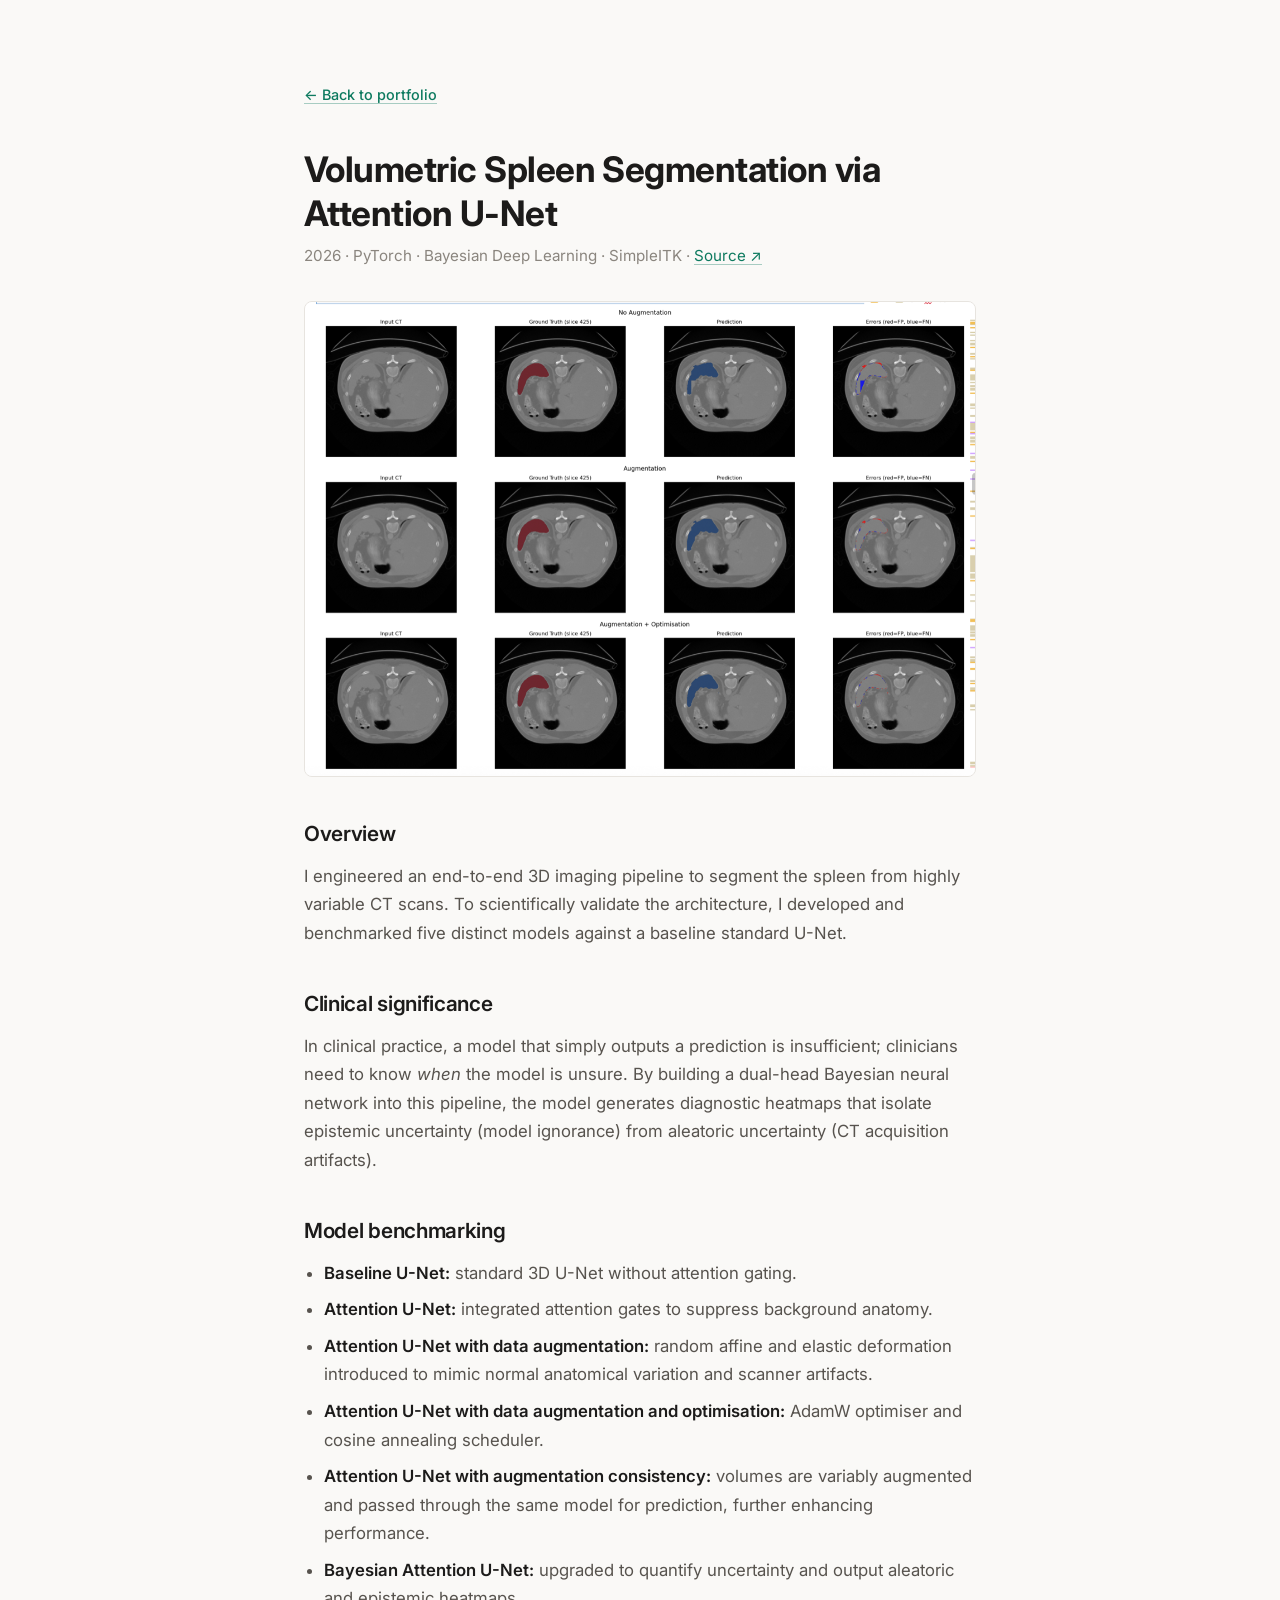
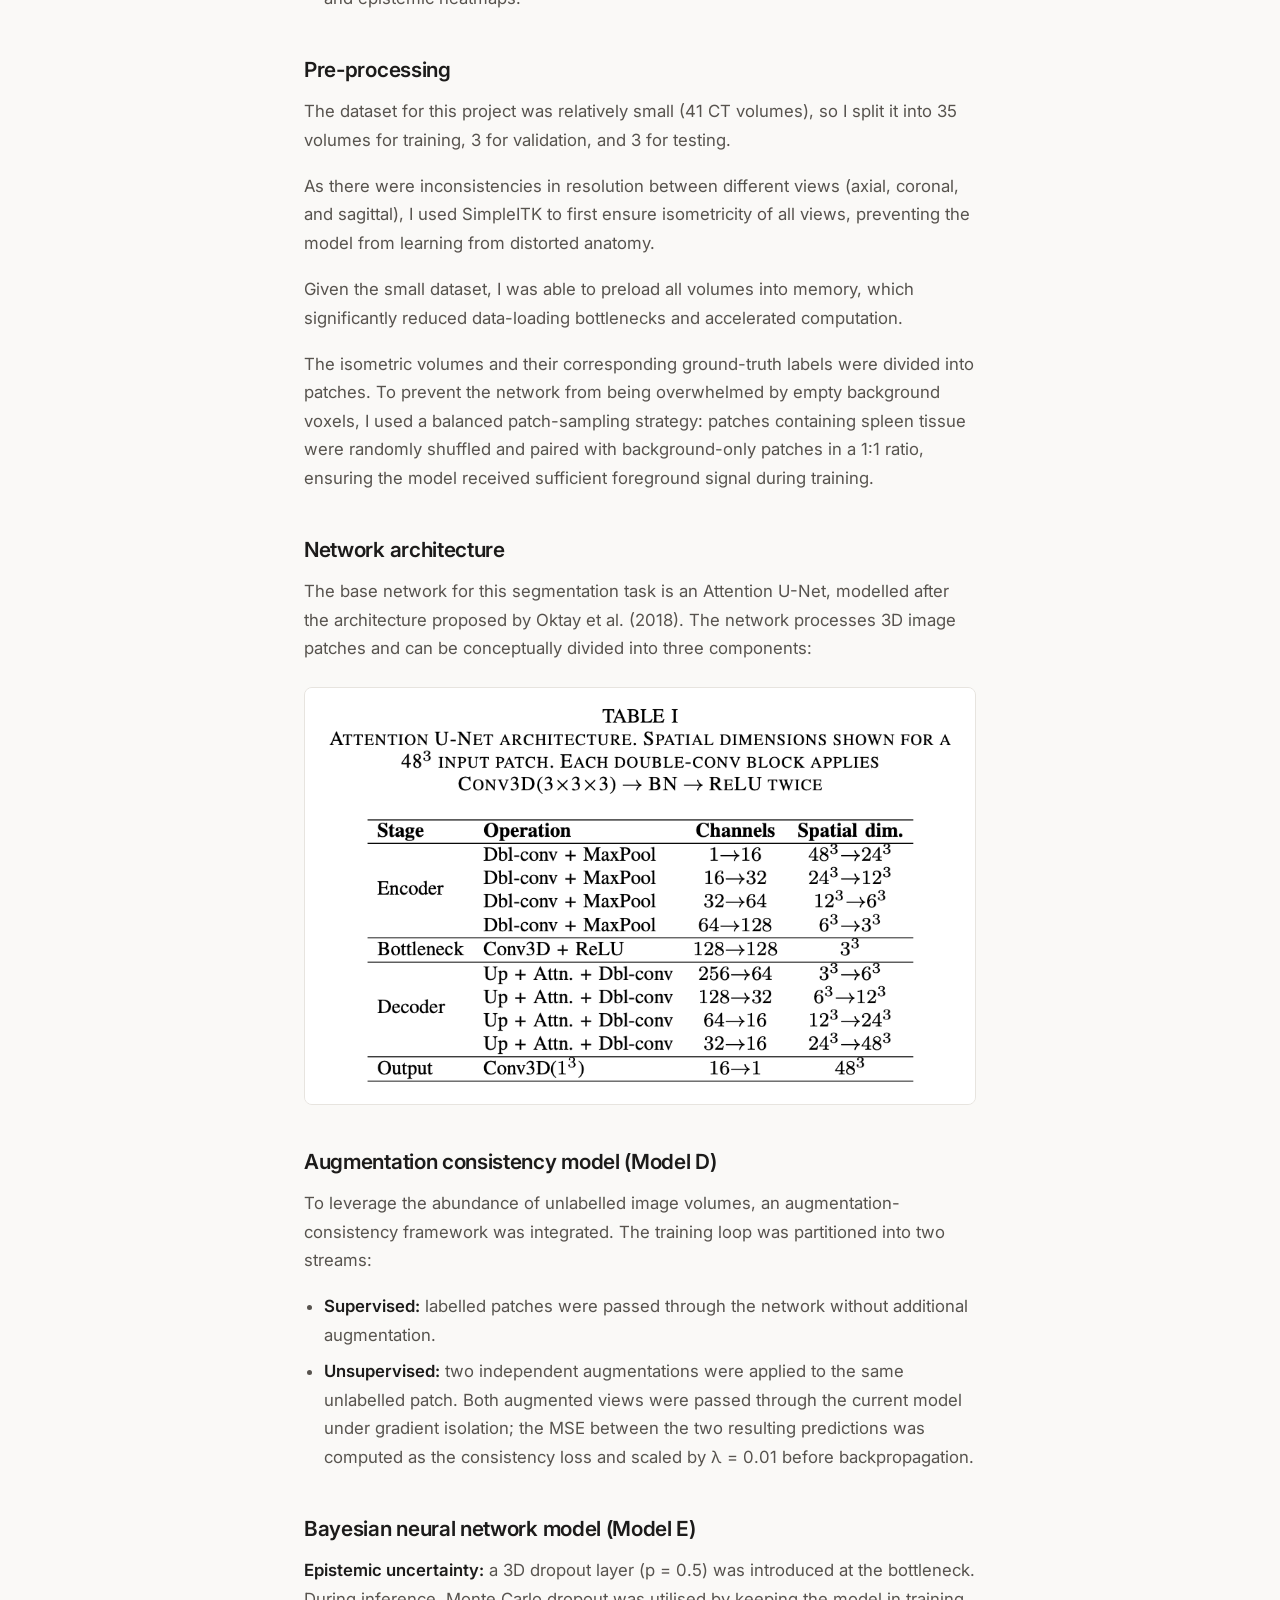
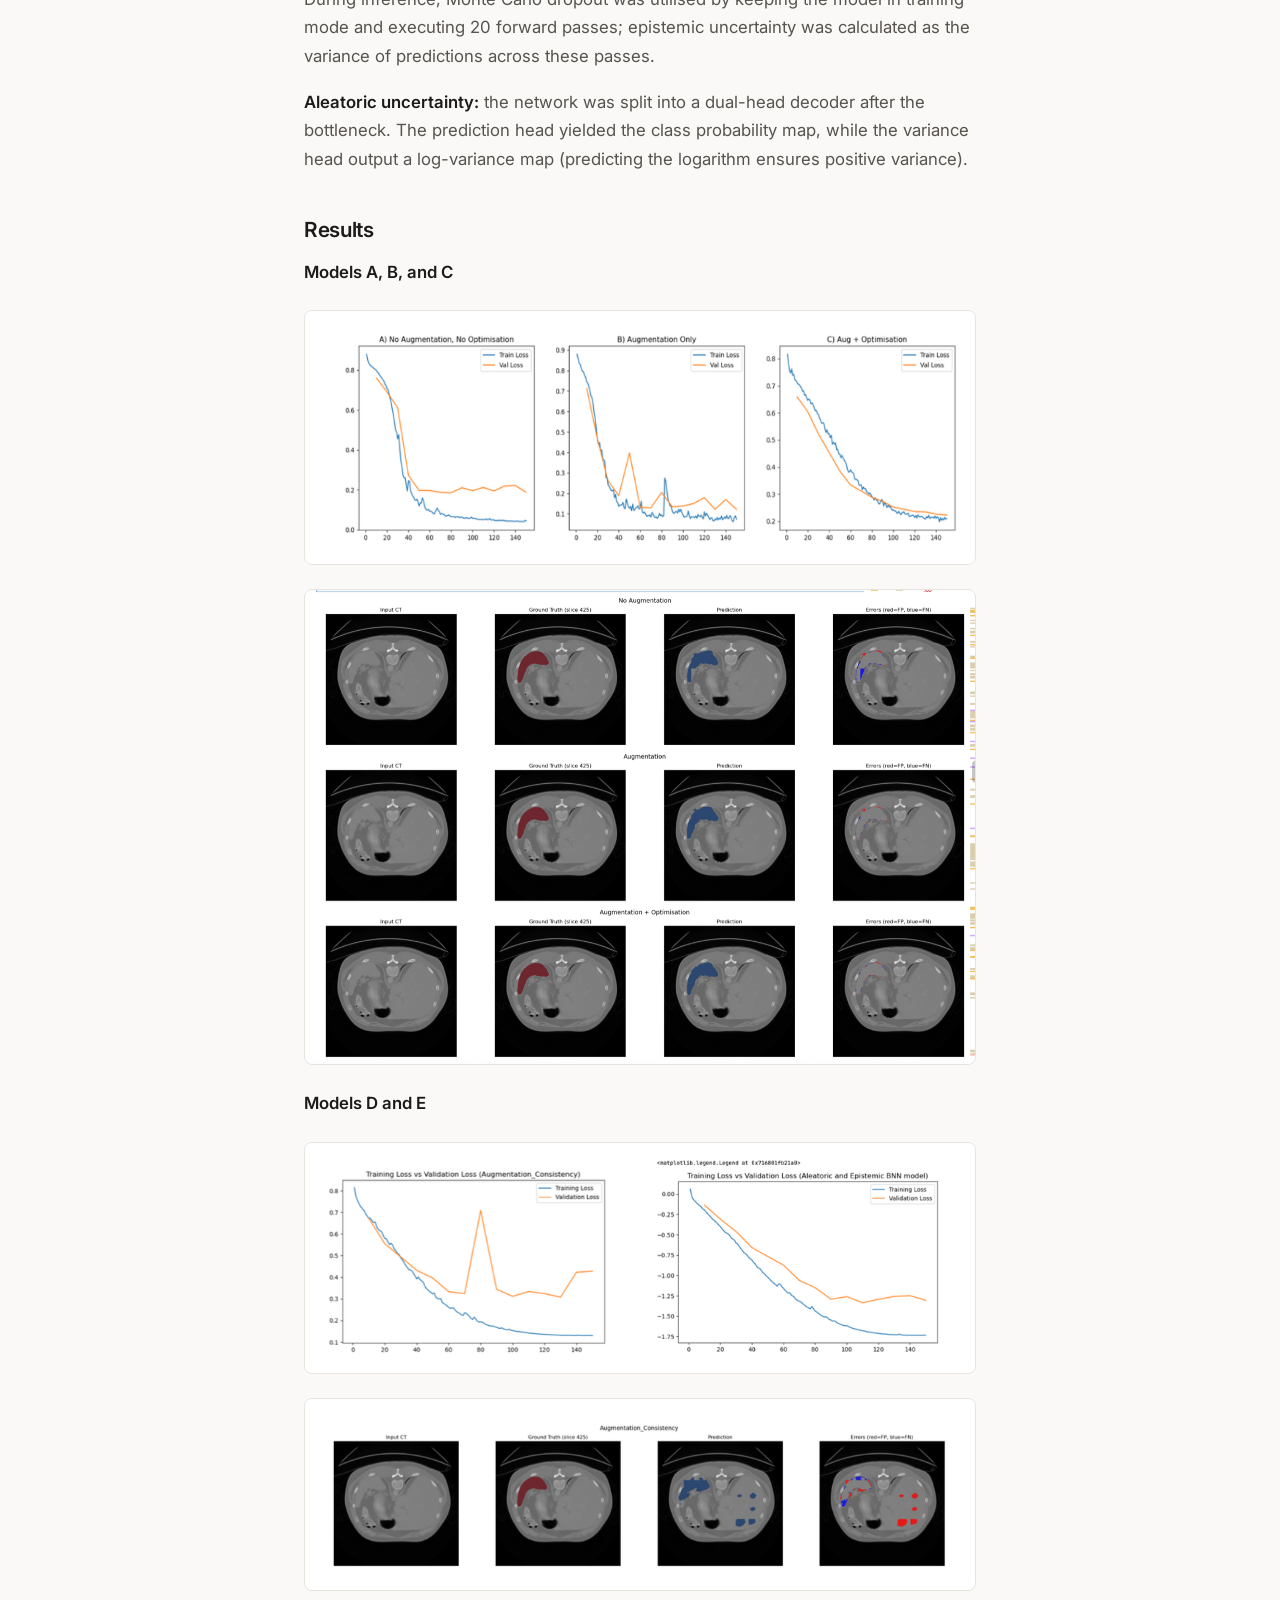
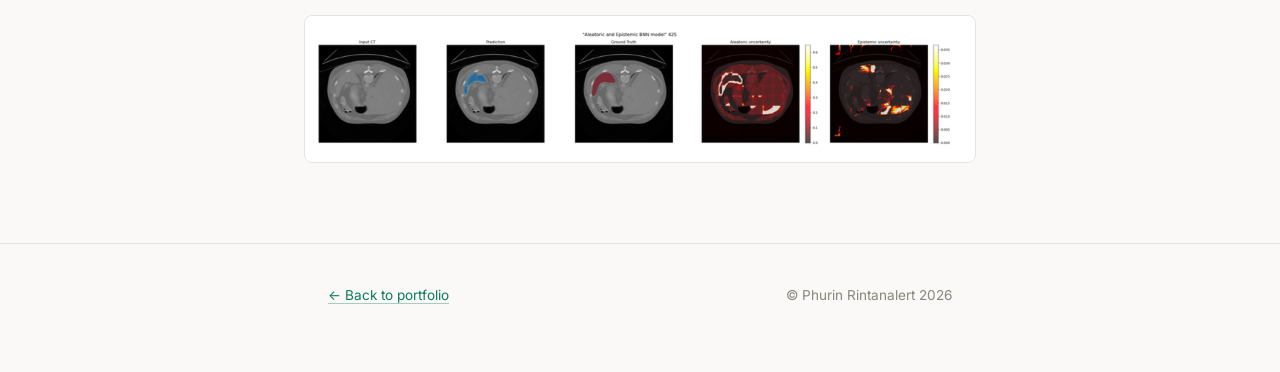
==== commit ce1fbfc9: "added new files" ====
--- a/Spleen_segmentation.html
+++ b/Spleen_segmentation.html
@@ -1,434 +1,94 @@
-<!DOCTYPE HTML>
-<!--
-	Strata by HTML5 UP
-	html5up.net | @ajlkn
-	Free for personal and commercial use under the CCA 3.0 license (html5up.net/license)
--->
-<html>
-	<head>
-		<title>Strata by HTML5 UP</title>
-		<meta charset="utf-8" />
-		<meta name="viewport" content="width=device-width, initial-scale=1, user-scalable=no" />
-		<link rel="stylesheet" href="assets/css/main.css" />
-	</head>
-	<body class="is-preload">
-
-		<!-- Header -->
-			<header id="header">
-				<div class="inner">
-					<a href="#" class="image avatar"><img src="images/phu_avatar.png" alt="" /></a>
-					<h1><strong>Hi, I'm Phurin Rintanalert</strong>, <br />
-					I am a Medical Doctor currently pursuing MSc Healthcare Technologies<br />
-					bridging the gap between frontline clinical care and healthcare technology.</h1>
-				</div>
-			</header>
-
-		<!-- Main -->
-			<div id="main">
-				<section>
-					<header class="major">
-						<h2>Volumetric Spleen Segmentation via Attention U-Net</h2>
-					</header>
-					
-					<span class="image fit thumb"><img src="images/fulls/Spleen.png" alt="Spleen CT Scan" /></span>
-					
-					<h3>Overview</h3>
-					<p>Engineered an end-to-end 3D imaging pipeline to segment the spleen from highly variable CT scans. To scientifically validate the architecture, I developed and benchmarked five distinct models against a baseline standard U-Net.</p>
-					
-					<h3>Clinical Significance</h3>
-					<p>In clinical practice, a model that simply outputs a prediction is insufficient; clinicians need to know *when* the model is unsure. By building a dual-head Bayesian Neural Network into this pipeline, the model generates diagnostic heatmaps that isolate Epistemic uncertainty (model ignorance) from Aleatoric uncertainty (CT acquisition artifacts).</p>
-					
-					<h3>Model Benchmarking</h3>
-					<ul>
-						<li><strong>Baseline U-Net:</strong> Standard 3D U-Net without attention gating.</li>
-						<li><strong>Attention U-Net:</strong> Integrated Attention Gates to suppress background anatomy.</li>
-						<li><strong>Attention U-Net with Data Augmentation:</strong> Random Affine and Elastic Deformation of data introduced to mimic normal anatomical variation/scanner artifacts</li>
-						<li><strong>Attention U-Net with Data Augmentation and Optimisation:</strong> Implemented AdamW optimiser and Cosine Annealing Scheduler</li>
-						<li><strong>Attention U-Net with Augmentation Consistency:</strong>Augmentation Consistency Technique (where volumes are variabily augmentated and passed through the same model for prediction) used to futher enhance model's performance</li>
-						<li><strong>Bayesian Attention U-Net:</strong> Upgraded to quantify uncertainty and output Aleatoric and Epistemic heatmaps.</li>
-					</ul>
-
-
-					<h3>Pre-processing</h3>
-					<p>The dataset that I was working with for this project was relatively small (41 CT volumes) thus I decided to split my training into 35 volumes for training, 3 for validation and 3 for testing.</p>
-					<p>As there were inconsistencies in resolutions between different views (axial, coronal and saggital), I used SimpleITK to ensure isometricity of all the views first to prevent the model from learning from distorted anatomy</p>
-					<p>Given the small dataset, I was able to preload all of the volumes into memory which significantly reduced data-loading bottlenecks and accelerate computation.</p>
-					<p>The isometric volumes and their corresponding ground-truth labels were divided into patches. Preventing the network from being overwhelmed by emptybackground voxels, I used a balanced patch sampling strategy. Patches containing spleen tissue were randomly shuffled and paired with background only patches in a 1:1 ratio, ensuring the model received sufficient foreground signal during training.</p> 
-
-					<h3>Network Architecture</h3>
-					<p>The base network chosen for this segmentation task is an Attention U-Net, modelled after the architecture proposed by Oktay et al. (2018). This network processes 3D image patches and can be conceptually divided into three components:</p>
-					<a class="image fit thumb"><img src="images/articles/table1.png" alt="" /></a>
-					<p></p>
-					
-					<h3>Augmentation Consistency Model (Model D)</h3>
-					<p>To leverage the abundance of unlabelled image volumes, an augmentation consistency framework was integrated. The training loop was partitioned into two streams:</p>
-					<p>1. Supervised - Labelled patches were passed through the network without additional augmentation</p>
-					<p>2. Unsupervised - Two independent augmentations were applied to the same unlabelled patch. Both augmented views were passed through the current model under gradient isolation; the MSE between the two resulting predictions was computed as the consistency loss and scaled by λ = 0.01 before backpropagation.</p>
-
-					<h3>Bayesian Neural Network Model (Model E)</h3>
-					<p>Epistemic Uncertainty: A 3D Dropout layer (p=0.5) was introduced at the bottleneck. During inference, Monte Carlo (MC) Dropout was utilised by keeping the model in training mode and executing 20 forward passes. Epistemic uncertainty was calculated as the variance of predictions across these passes.</p>
-					<p>Aleatoric Uncertainty: The network was split into a dual-head decoder after the bottleneck. The Prediction Head yielded the class probability map, while the Variance Head output a log-variance map (predicting the logarithm ensures positive variance).</p>
-
-					<h3>Results</h3>
-					<p>Model A,B and C</p>
-					<a class="image fit thumb"><img src="images/articles/modelabc.png" alt="" /></a>
-					<a class="image fit thumb"><img src="images/articles/Spleen.png" alt="" /></a>
-
-
-					<p>Model D and E</p>
-					<a class="image fit thumb"><img src="images/articles/modelde.png" alt="" /></a>
-					<a class="image fit thumb"><img src="images/articles/vismodeld.png" alt="" /></a>
-					<a class="image fit thumb"><img src="images/articles/vismodele.png" alt="" /></a>
-
-
-					<ul class="actions">
-						<li><a href="index.html" class="button">← Back to Portfolio</a></li>
-						<li><a href="https://github.com/your-repo-link" target="_blank" class="button primary">View GitHub Repo</a></li>
-					</ul>
-				</section>
-			</div>
-
-				<!-- Four -->
-				<!--
-					<section id="four">
-						<h2>Elements</h2>
-
-						<section>
-							<h4>Text</h4>
-							<p>This is <b>bold</b> and this is <strong>strong</strong>. This is <i>italic</i> and this is <em>emphasized</em>.
-							This is <sup>superscript</sup> text and this is <sub>subscript</sub> text.
-							This is <u>underlined</u> and this is code: <code>for (;;) { ... }</code>. Finally, <a href="#">this is a link</a>.</p>
-							<hr />
-							<header>
-								<h4>Heading with a Subtitle</h4>
-								<p>Lorem ipsum dolor sit amet nullam id egestas urna aliquam</p>
-							</header>
-							<p>Nunc lacinia ante nunc ac lobortis. Interdum adipiscing gravida odio porttitor sem non mi integer non faucibus ornare mi ut ante amet placerat aliquet. Volutpat eu sed ante lacinia sapien lorem accumsan varius montes viverra nibh in adipiscing blandit tempus accumsan.</p>
-							<header>
-								<h5>Heading with a Subtitle</h5>
-								<p>Lorem ipsum dolor sit amet nullam id egestas urna aliquam</p>
-							</header>
-							<p>Nunc lacinia ante nunc ac lobortis. Interdum adipiscing gravida odio porttitor sem non mi integer non faucibus ornare mi ut ante amet placerat aliquet. Volutpat eu sed ante lacinia sapien lorem accumsan varius montes viverra nibh in adipiscing blandit tempus accumsan.</p>
-							<hr />
-							<h2>Heading Level 2</h2>
-							<h3>Heading Level 3</h3>
-							<h4>Heading Level 4</h4>
-							<h5>Heading Level 5</h5>
-							<h6>Heading Level 6</h6>
-							<hr />
-							<h5>Blockquote</h5>
-							<blockquote>Fringilla nisl. Donec accumsan interdum nisi, quis tincidunt felis sagittis eget tempus euismod. Vestibulum ante ipsum primis in faucibus vestibulum. Blandit adipiscing eu felis iaculis volutpat ac adipiscing accumsan faucibus. Vestibulum ante ipsum primis in faucibus lorem ipsum dolor sit amet nullam adipiscing eu felis.</blockquote>
-							<h5>Preformatted</h5>
-							<pre><code>i = 0;
-
-while (!deck.isInOrder()) {
-print 'Iteration ' + i;
-deck.shuffle();
-i++;
-}
-
-print 'It took ' + i + ' iterations to sort the deck.';</code></pre>
-						</section>
-
-						<section>
-							<h4>Lists</h4>
-							<div class="row">
-								<div class="col-6 col-12-xsmall">
-									<h5>Unordered</h5>
-									<ul>
-										<li>Dolor pulvinar etiam magna etiam.</li>
-										<li>Sagittis adipiscing lorem eleifend.</li>
-										<li>Felis enim feugiat dolore viverra.</li>
-									</ul>
-									<h5>Alternate</h5>
-									<ul class="alt">
-										<li>Dolor pulvinar etiam magna etiam.</li>
-										<li>Sagittis adipiscing lorem eleifend.</li>
-										<li>Felis enim feugiat dolore viverra.</li>
-									</ul>
-								</div>
-								<div class="col-6 col-12-xsmall">
-									<h5>Ordered</h5>
-									<ol>
-										<li>Dolor pulvinar etiam magna etiam.</li>
-										<li>Etiam vel felis at lorem sed viverra.</li>
-										<li>Felis enim feugiat dolore viverra.</li>
-										<li>Dolor pulvinar etiam magna etiam.</li>
-										<li>Etiam vel felis at lorem sed viverra.</li>
-										<li>Felis enim feugiat dolore viverra.</li>
-									</ol>
-									<h5>Icons</h5>
-									<ul class="icons">
-										<li><a href="#" class="icon brands fa-twitter"><span class="label">Twitter</span></a></li>
-										<li><a href="#" class="icon brands fa-facebook-f"><span class="label">Facebook</span></a></li>
-										<li><a href="#" class="icon brands fa-instagram"><span class="label">Instagram</span></a></li>
-										<li><a href="#" class="icon brands fa-github"><span class="label">Github</span></a></li>
-										<li><a href="#" class="icon brands fa-dribbble"><span class="label">Dribbble</span></a></li>
-										<li><a href="#" class="icon brands fa-tumblr"><span class="label">Tumblr</span></a></li>
-									</ul>
-								</div>
-							</div>
-							<h5>Actions</h5>
-							<ul class="actions">
-								<li><a href="#" class="button primary">Default</a></li>
-								<li><a href="#" class="button">Default</a></li>
-							</ul>
-							<ul class="actions small">
-								<li><a href="#" class="button primary small">Small</a></li>
-								<li><a href="#" class="button small">Small</a></li>
-							</ul>
-							<div class="row">
-								<div class="col-6 col-12-small">
-									<ul class="actions stacked">
-										<li><a href="#" class="button primary">Default</a></li>
-										<li><a href="#" class="button">Default</a></li>
-									</ul>
-								</div>
-								<div class="col-6 col-12-small">
-									<ul class="actions stacked">
-										<li><a href="#" class="button primary small">Small</a></li>
-										<li><a href="#" class="button small">Small</a></li>
-									</ul>
-								</div>
-								<div class="col-6 col-12-small">
-									<ul class="actions stacked">
-										<li><a href="#" class="button primary fit">Default</a></li>
-										<li><a href="#" class="button fit">Default</a></li>
-									</ul>
-								</div>
-								<div class="col-6 col-12-small">
-									<ul class="actions stacked">
-										<li><a href="#" class="button primary small fit">Small</a></li>
-										<li><a href="#" class="button small fit">Small</a></li>
-									</ul>
-								</div>
-							</div>
-						</section>
-
-						<section>
-							<h4>Table</h4>
-							<h5>Default</h5>
-							<div class="table-wrapper">
-								<table>
-									<thead>
-										<tr>
-											<th>Name</th>
-											<th>Description</th>
-											<th>Price</th>
-										</tr>
-									</thead>
-									<tbody>
-										<tr>
-											<td>Item One</td>
-											<td>Ante turpis integer aliquet porttitor.</td>
-											<td>29.99</td>
-										</tr>
-										<tr>
-											<td>Item Two</td>
-											<td>Vis ac commodo adipiscing arcu aliquet.</td>
-											<td>19.99</td>
-										</tr>
-										<tr>
-											<td>Item Three</td>
-											<td> Morbi faucibus arcu accumsan lorem.</td>
-											<td>29.99</td>
-										</tr>
-										<tr>
-											<td>Item Four</td>
-											<td>Vitae integer tempus condimentum.</td>
-											<td>19.99</td>
-										</tr>
-										<tr>
-											<td>Item Five</td>
-											<td>Ante turpis integer aliquet porttitor.</td>
-											<td>29.99</td>
-										</tr>
-									</tbody>
-									<tfoot>
-										<tr>
-											<td colspan="2"></td>
-											<td>100.00</td>
-										</tr>
-									</tfoot>
-								</table>
-							</div>
-
-							<h5>Alternate</h5>
-							<div class="table-wrapper">
-								<table class="alt">
-									<thead>
-										<tr>
-											<th>Name</th>
-											<th>Description</th>
-											<th>Price</th>
-										</tr>
-									</thead>
-									<tbody>
-										<tr>
-											<td>Item One</td>
-											<td>Ante turpis integer aliquet porttitor.</td>
-											<td>29.99</td>
-										</tr>
-										<tr>
-											<td>Item Two</td>
-											<td>Vis ac commodo adipiscing arcu aliquet.</td>
-											<td>19.99</td>
-										</tr>
-										<tr>
-											<td>Item Three</td>
-											<td> Morbi faucibus arcu accumsan lorem.</td>
-											<td>29.99</td>
-										</tr>
-										<tr>
-											<td>Item Four</td>
-											<td>Vitae integer tempus condimentum.</td>
-											<td>19.99</td>
-										</tr>
-										<tr>
-											<td>Item Five</td>
-											<td>Ante turpis integer aliquet porttitor.</td>
-											<td>29.99</td>
-										</tr>
-									</tbody>
-									<tfoot>
-										<tr>
-											<td colspan="2"></td>
-											<td>100.00</td>
-										</tr>
-									</tfoot>
-								</table>
-							</div>
-						</section>
-
-						<section>
-							<h4>Buttons</h4>
-							<ul class="actions">
-								<li><a href="#" class="button primary">Primary</a></li>
-								<li><a href="#" class="button">Default</a></li>
-							</ul>
-							<ul class="actions">
-								<li><a href="#" class="button large">Large</a></li>
-								<li><a href="#" class="button">Default</a></li>
-								<li><a href="#" class="button small">Small</a></li>
-							</ul>
-							<ul class="actions fit">
-								<li><a href="#" class="button primary fit">Fit</a></li>
-								<li><a href="#" class="button fit">Fit</a></li>
-							</ul>
-							<ul class="actions fit small">
-								<li><a href="#" class="button primary fit small">Fit + Small</a></li>
-								<li><a href="#" class="button fit small">Fit + Small</a></li>
-							</ul>
-							<ul class="actions">
-								<li><a href="#" class="button primary icon solid fa-download">Icon</a></li>
-								<li><a href="#" class="button icon solid fa-download">Icon</a></li>
-							</ul>
-							<ul class="actions">
-								<li><span class="button primary disabled">Primary</span></li>
-								<li><span class="button disabled">Default</span></li>
-							</ul>
-						</section>
-
-						<section>
-							<h4>Form</h4>
-							<form method="post" action="#">
-								<div class="row gtr-uniform gtr-50">
-									<div class="col-6 col-12-xsmall">
-										<input type="text" name="demo-name" id="demo-name" value="" placeholder="Name" />
-									</div>
-									<div class="col-6 col-12-xsmall">
-										<input type="email" name="demo-email" id="demo-email" value="" placeholder="Email" />
-									</div>
-									<div class="col-12">
-										<select name="demo-category" id="demo-category">
-											<option value="">- Category -</option>
-											<option value="1">Manufacturing</option>
-											<option value="1">Shipping</option>
-											<option value="1">Administration</option>
-											<option value="1">Human Resources</option>
-										</select>
-									</div>
-									<div class="col-4 col-12-small">
-										<input type="radio" id="demo-priority-low" name="demo-priority" checked>
-										<label for="demo-priority-low">Low Priority</label>
-									</div>
-									<div class="col-4 col-12-small">
-										<input type="radio" id="demo-priority-normal" name="demo-priority">
-										<label for="demo-priority-normal">Normal Priority</label>
-									</div>
-									<div class="col-4 col-12-small">
-										<input type="radio" id="demo-priority-high" name="demo-priority">
-										<label for="demo-priority-high">High Priority</label>
-									</div>
-									<div class="col-6 col-12-small">
-										<input type="checkbox" id="demo-copy" name="demo-copy">
-										<label for="demo-copy">Email me a copy of this message</label>
-									</div>
-									<div class="col-6 col-12-small">
-										<input type="checkbox" id="demo-human" name="demo-human" checked>
-										<label for="demo-human">I am a human and not a robot</label>
-									</div>
-									<div class="col-12">
-										<textarea name="demo-message" id="demo-message" placeholder="Enter your message" rows="6"></textarea>
-									</div>
-									<div class="col-12">
-										<ul class="actions">
-											<li><input type="submit" value="Send Message" class="primary" /></li>
-											<li><input type="reset" value="Reset" /></li>
-										</ul>
-									</div>
-								</div>
-							</form>
-						</section>
-
-						<section>
-							<h4>Image</h4>
-							<h5>Fit</h5>
-							<div class="box alt">
-								<div class="row gtr-50 gtr-uniform">
-									<div class="col-12"><span class="image fit"><img src="images/fulls/05.jpg" alt="" /></span></div>
-									<div class="col-4"><span class="image fit"><img src="images/thumbs/01.jpg" alt="" /></span></div>
-									<div class="col-4"><span class="image fit"><img src="images/thumbs/02.jpg" alt="" /></span></div>
-									<div class="col-4"><span class="image fit"><img src="images/thumbs/03.jpg" alt="" /></span></div>
-									<div class="col-4"><span class="image fit"><img src="images/thumbs/04.jpg" alt="" /></span></div>
-									<div class="col-4"><span class="image fit"><img src="images/thumbs/05.jpg" alt="" /></span></div>
-									<div class="col-4"><span class="image fit"><img src="images/thumbs/06.jpg" alt="" /></span></div>
-									<div class="col-4"><span class="image fit"><img src="images/thumbs/03.jpg" alt="" /></span></div>
-									<div class="col-4"><span class="image fit"><img src="images/thumbs/02.jpg" alt="" /></span></div>
-									<div class="col-4"><span class="image fit"><img src="images/thumbs/01.jpg" alt="" /></span></div>
-								</div>
-							</div>
-							<h5>Left &amp; Right</h5>
-							<p><span class="image left"><img src="images/avatar.jpg" alt="" /></span>Fringilla nisl. Donec accumsan interdum nisi, quis tincidunt felis sagittis eget. tempus euismod. Vestibulum ante ipsum primis in faucibus vestibulum. Blandit adipiscing eu felis iaculis volutpat ac adipiscing accumsan eu faucibus. Integer ac pellentesque praesent tincidunt felis sagittis eget. tempus euismod. Vestibulum ante ipsum primis in faucibus vestibulum. Blandit adipiscing eu felis iaculis volutpat ac adipiscing accumsan eu faucibus. Integer ac pellentesque praesent. Donec accumsan interdum nisi, quis tincidunt felis sagittis eget. tempus euismod. Vestibulum ante ipsum primis in faucibus vestibulum. Blandit adipiscing eu felis iaculis volutpat ac adipiscing accumsan eu faucibus. Integer ac pellentesque praesent tincidunt felis sagittis eget. tempus euismod. Vestibulum ante ipsum primis in faucibus vestibulum. Blandit adipiscing eu felis iaculis volutpat ac adipiscing accumsan eu faucibus. Integer ac pellentesque praesent.</p>
-							<p><span class="image right"><img src="images/avatar.jpg" alt="" /></span>Fringilla nisl. Donec accumsan interdum nisi, quis tincidunt felis sagittis eget. tempus euismod. Vestibulum ante ipsum primis in faucibus vestibulum. Blandit adipiscing eu felis iaculis volutpat ac adipiscing accumsan eu faucibus. Integer ac pellentesque praesent tincidunt felis sagittis eget. tempus euismod. Vestibulum ante ipsum primis in faucibus vestibulum. Blandit adipiscing eu felis iaculis volutpat ac adipiscing accumsan eu faucibus. Integer ac pellentesque praesent. Donec accumsan interdum nisi, quis tincidunt felis sagittis eget. tempus euismod. Vestibulum ante ipsum primis in faucibus vestibulum. Blandit adipiscing eu felis iaculis volutpat ac adipiscing accumsan eu faucibus. Integer ac pellentesque praesent tincidunt felis sagittis eget. tempus euismod. Vestibulum ante ipsum primis in faucibus vestibulum. Blandit adipiscing eu felis iaculis volutpat ac adipiscing accumsan eu faucibus. Integer ac pellentesque praesent.</p>
-						</section>
-
-					</section>
-				-->
-
-			</div>
-
-		<!-- Footer -->
-			<footer id="footer">
-				<div class="inner">
-					<ul class="icons">
-						<li><a href="https://www.linkedin.com/in/phurin-rintanalert/" class="icon brands fa-linkedin"><span class="label">LinkedIn</span></a></li>
-						<li><a href="https://github.com/phurinrintanalert" class="icon brands fa-github"><span class="label">Github</span></a></li>
-						<li><a href="mailto:phurin.rintanalert@gmail.com" class="icon solid fa-envelope"><span class="label">Email</span></a></li>
-					</ul>
-					<ul class="copyright">
-						<li>&copy; Untitled</li><li>Design: <a href="http://html5up.net">HTML5 UP</a></li>
-					</ul>
-				</div>
-			</footer>
-
-		<!-- Scripts -->
-			<script src="assets/js/jquery.min.js"></script>
-			<script src="assets/js/jquery.poptrox.min.js"></script>
-			<script src="assets/js/browser.min.js"></script>
-			<script src="assets/js/breakpoints.min.js"></script>
-			<script src="assets/js/util.js"></script>
-			<script src="assets/js/main.js"></script>
-
-	</body>
-</html>+<!DOCTYPE html>
+<html lang="en">
+<head>
+	<meta charset="utf-8" />
+	<meta name="viewport" content="width=device-width, initial-scale=1" />
+	<title>Volumetric Spleen Segmentation via Attention U-Net | Phurin Rintanalert</title>
+	<meta name="description" content="Case study: benchmarking five 3D Attention U-Net variants — including a Bayesian dual-head network with uncertainty heatmaps — for spleen segmentation from CT.">
+	<link rel="preconnect" href="https://fonts.googleapis.com">
+	<link rel="preconnect" href="https://fonts.gstatic.com" crossorigin>
+	<link href="https://fonts.googleapis.com/css2?family=Inter:wght@400;500;600;700&family=Fraunces:ital,wght@1,500&display=swap" rel="stylesheet">
+	<link rel="stylesheet" href="assets/css/style.css" />
+</head>
+<body>
+
+	<main class="case-study wrap">
+		<a class="back" href="index.html#work">&#8592; Back to portfolio</a>
+
+		<h1>Volumetric Spleen Segmentation via Attention U-Net</h1>
+		<p class="meta">2026 &middot; PyTorch &middot; Bayesian Deep Learning &middot; SimpleITK &middot; <a href="https://github.com/phurinrintanalert/Spleen-segmentation-Attention-U-Net" target="_blank" rel="noopener">Source&nbsp;&#8599;</a></p>
+
+		<figure>
+			<img src="images/fulls/Spleen.png" alt="Spleen segmentation results overlaid on abdominal CT scans" />
+		</figure>
+
+		<h2>Overview</h2>
+		<p>I engineered an end-to-end 3D imaging pipeline to segment the spleen from highly variable CT scans. To scientifically validate the architecture, I developed and benchmarked five distinct models against a baseline standard U-Net.</p>
+
+		<h2>Clinical significance</h2>
+		<p>In clinical practice, a model that simply outputs a prediction is insufficient; clinicians need to know <em>when</em> the model is unsure. By building a dual-head Bayesian neural network into this pipeline, the model generates diagnostic heatmaps that isolate epistemic uncertainty (model ignorance) from aleatoric uncertainty (CT acquisition artifacts).</p>
+
+		<h2>Model benchmarking</h2>
+		<ul>
+			<li><strong>Baseline U-Net:</strong> standard 3D U-Net without attention gating.</li>
+			<li><strong>Attention U-Net:</strong> integrated attention gates to suppress background anatomy.</li>
+			<li><strong>Attention U-Net with data augmentation:</strong> random affine and elastic deformation introduced to mimic normal anatomical variation and scanner artifacts.</li>
+			<li><strong>Attention U-Net with data augmentation and optimisation:</strong> AdamW optimiser and cosine annealing scheduler.</li>
+			<li><strong>Attention U-Net with augmentation consistency:</strong> volumes are variably augmented and passed through the same model for prediction, further enhancing performance.</li>
+			<li><strong>Bayesian Attention U-Net:</strong> upgraded to quantify uncertainty and output aleatoric and epistemic heatmaps.</li>
+		</ul>
+
+		<h2>Pre-processing</h2>
+		<p>The dataset for this project was relatively small (41 CT volumes), so I split it into 35 volumes for training, 3 for validation, and 3 for testing.</p>
+		<p>As there were inconsistencies in resolution between different views (axial, coronal, and sagittal), I used SimpleITK to first ensure isometricity of all views, preventing the model from learning from distorted anatomy.</p>
+		<p>Given the small dataset, I was able to preload all volumes into memory, which significantly reduced data-loading bottlenecks and accelerated computation.</p>
+		<p>The isometric volumes and their corresponding ground-truth labels were divided into patches. To prevent the network from being overwhelmed by empty background voxels, I used a balanced patch-sampling strategy: patches containing spleen tissue were randomly shuffled and paired with background-only patches in a 1:1 ratio, ensuring the model received sufficient foreground signal during training.</p>
+
+		<h2>Network architecture</h2>
+		<p>The base network for this segmentation task is an Attention U-Net, modelled after the architecture proposed by Oktay et al. (2018). The network processes 3D image patches and can be conceptually divided into three components:</p>
+		<figure>
+			<img src="images/articles/table1.png" alt="Table summarizing the three components of the Attention U-Net architecture" loading="lazy" />
+		</figure>
+
+		<h2>Augmentation consistency model (Model D)</h2>
+		<p>To leverage the abundance of unlabelled image volumes, an augmentation-consistency framework was integrated. The training loop was partitioned into two streams:</p>
+		<ul>
+			<li><strong>Supervised:</strong> labelled patches were passed through the network without additional augmentation.</li>
+			<li><strong>Unsupervised:</strong> two independent augmentations were applied to the same unlabelled patch. Both augmented views were passed through the current model under gradient isolation; the MSE between the two resulting predictions was computed as the consistency loss and scaled by &lambda; = 0.01 before backpropagation.</li>
+		</ul>
+
+		<h2>Bayesian neural network model (Model E)</h2>
+		<p><strong>Epistemic uncertainty:</strong> a 3D dropout layer (p = 0.5) was introduced at the bottleneck. During inference, Monte Carlo dropout was utilised by keeping the model in training mode and executing 20 forward passes; epistemic uncertainty was calculated as the variance of predictions across these passes.</p>
+		<p><strong>Aleatoric uncertainty:</strong> the network was split into a dual-head decoder after the bottleneck. The prediction head yielded the class probability map, while the variance head output a log-variance map (predicting the logarithm ensures positive variance).</p>
+
+		<h2>Results</h2>
+		<p><strong>Models A, B, and C</strong></p>
+		<figure>
+			<img src="images/articles/modelabc.png" alt="Benchmark results for models A, B, and C" loading="lazy" />
+		</figure>
+		<figure>
+			<img src="images/articles/Spleen.png" alt="Segmentation visualizations for models A, B, and C" loading="lazy" />
+		</figure>
+
+		<p><strong>Models D and E</strong></p>
+		<figure>
+			<img src="images/articles/modelde.png" alt="Benchmark results for models D and E" loading="lazy" />
+		</figure>
+		<figure>
+			<img src="images/articles/vismodeld.png" alt="Segmentation visualization for model D" loading="lazy" />
+		</figure>
+		<figure>
+			<img src="images/articles/vismodele.png" alt="Uncertainty heatmaps produced by the Bayesian model E" loading="lazy" />
+		</figure>
+
+	</main>
+
+	<footer>
+		<div class="wrap inner">
+			<p class="copyright"><a href="index.html#work">&#8592; Back to portfolio</a></p>
+			<p class="copyright">&copy; Phurin Rintanalert 2026</p>
+		</div>
+	</footer>
+
+</body>
+</html>
--- a/assets/css/style.css
+++ b/assets/css/style.css
@@ -0,0 +1,404 @@
+/* ---------------------------------------------------------------
+   Phurin Rintanalert — portfolio
+   Minimal single-column design. No frameworks, no JS required.
+   --------------------------------------------------------------- */
+
+:root {
+	--bg: #faf9f7;
+	--bg-raised: #ffffff;
+	--text: #1c1b1a;
+	--muted: #57534e;
+	--faint: #8a857e;
+	--accent: #0d7a5f;
+	--accent-hover: #0a5f4a;
+	--hairline: #e7e4df;
+	--pill-bg: #efedea;
+	--serif: "Fraunces", Georgia, serif;
+	--sans: "Inter", -apple-system, BlinkMacSystemFont, "Segoe UI", Helvetica, sans-serif;
+}
+
+@media (prefers-color-scheme: dark) {
+	:root {
+		--bg: #171614;
+		--bg-raised: #201f1c;
+		--text: #ece9e4;
+		--muted: #aaa49c;
+		--faint: #78736c;
+		--accent: #4cc2a0;
+		--accent-hover: #6ed4b6;
+		--hairline: #2e2c28;
+		--pill-bg: #262421;
+	}
+}
+
+* { box-sizing: border-box; }
+
+html {
+	scroll-behavior: smooth;
+}
+
+@media (prefers-reduced-motion: reduce) {
+	html { scroll-behavior: auto; }
+	*, *::before, *::after { transition: none !important; }
+}
+
+body {
+	margin: 0;
+	background: var(--bg);
+	color: var(--text);
+	font-family: var(--sans);
+	font-size: 1.05rem;
+	line-height: 1.7;
+	-webkit-font-smoothing: antialiased;
+	text-rendering: optimizeLegibility;
+}
+
+/* ---- layout ---- */
+
+.wrap {
+	max-width: 42rem;
+	margin: 0 auto;
+	padding: 0 1.5rem;
+}
+
+.wrap-wide {
+	max-width: 56rem;
+	margin: 0 auto;
+	padding: 0 1.5rem;
+}
+
+section {
+	padding: 4.5rem 0 0;
+}
+
+/* ---- typography ---- */
+
+h1, h2, h3 {
+	line-height: 1.25;
+	letter-spacing: -0.015em;
+	margin: 0 0 1rem;
+}
+
+p { margin: 0 0 1.1rem; }
+
+a {
+	color: var(--accent);
+	text-decoration: underline;
+	text-decoration-color: color-mix(in srgb, var(--accent) 35%, transparent);
+	text-underline-offset: 0.2em;
+	transition: color 0.15s ease, text-decoration-color 0.15s ease;
+}
+
+a:hover {
+	color: var(--accent-hover);
+	text-decoration-color: currentColor;
+}
+
+.section-label {
+	font-size: 0.8rem;
+	font-weight: 600;
+	letter-spacing: 0.14em;
+	text-transform: uppercase;
+	color: var(--faint);
+	margin: 0 0 2rem;
+	display: flex;
+	align-items: center;
+	gap: 1rem;
+}
+
+.section-label::after {
+	content: "";
+	flex: 1;
+	height: 1px;
+	background: var(--hairline);
+}
+
+/* ---- header / hero ---- */
+
+.hero {
+	padding: 6.5rem 0 1.5rem;
+}
+
+.hero .avatar {
+	width: 88px;
+	height: 88px;
+	border-radius: 50%;
+	object-fit: cover;
+	margin-bottom: 1.75rem;
+	display: block;
+}
+
+.hero h1 {
+	font-size: clamp(2rem, 5vw, 2.6rem);
+	font-weight: 700;
+	margin-bottom: 0.75rem;
+}
+
+.hero h1 .accent {
+	font-family: var(--serif);
+	font-style: italic;
+	font-weight: 500;
+	color: var(--accent);
+	letter-spacing: 0;
+}
+
+.hero .tagline {
+	font-size: 1.2rem;
+	color: var(--muted);
+	max-width: 34rem;
+	margin-bottom: 1.75rem;
+}
+
+.hero nav {
+	display: flex;
+	flex-wrap: wrap;
+	gap: 1.5rem;
+	font-size: 0.95rem;
+	font-weight: 500;
+}
+
+/* ---- about ---- */
+
+.about p { color: var(--text); }
+.about p:last-child { margin-bottom: 0; }
+
+/* ---- projects ---- */
+
+.project {
+	display: grid;
+	grid-template-columns: minmax(0, 5fr) minmax(0, 7fr);
+	gap: 2rem;
+	align-items: start;
+	padding: 2.5rem 0;
+	border-bottom: 1px solid var(--hairline);
+}
+
+.project:last-of-type { border-bottom: none; }
+
+.project img {
+	width: 100%;
+	height: auto;
+	border-radius: 8px;
+	border: 1px solid var(--hairline);
+	background: var(--bg-raised);
+	display: block;
+}
+
+.project h3 {
+	font-size: 1.25rem;
+	font-weight: 600;
+	margin-bottom: 0.35rem;
+}
+
+.project .year {
+	font-size: 0.85rem;
+	color: var(--faint);
+	font-weight: 400;
+	white-space: nowrap;
+}
+
+.project p {
+	color: var(--muted);
+	font-size: 0.97rem;
+	margin-bottom: 0.9rem;
+}
+
+.tags {
+	list-style: none;
+	display: flex;
+	flex-wrap: wrap;
+	gap: 0.4rem;
+	padding: 0;
+	margin: 0 0 0.9rem;
+}
+
+.tags li {
+	font-size: 0.78rem;
+	font-weight: 500;
+	color: var(--muted);
+	background: var(--pill-bg);
+	border-radius: 999px;
+	padding: 0.15rem 0.7rem;
+}
+
+.project-links {
+	display: flex;
+	flex-wrap: wrap;
+	gap: 1.25rem;
+	font-size: 0.92rem;
+	font-weight: 500;
+}
+
+/* ---- contact ---- */
+
+.contact-lede {
+	color: var(--muted);
+	max-width: 32rem;
+}
+
+form {
+	margin-top: 1.75rem;
+	display: grid;
+	grid-template-columns: 1fr 1fr;
+	gap: 0.9rem;
+}
+
+form textarea,
+form button { grid-column: 1 / -1; }
+
+input, textarea {
+	font: inherit;
+	font-size: 0.97rem;
+	color: var(--text);
+	background: var(--bg-raised);
+	border: 1px solid var(--hairline);
+	border-radius: 8px;
+	padding: 0.7rem 0.9rem;
+	width: 100%;
+	transition: border-color 0.15s ease;
+}
+
+input:focus, textarea:focus {
+	outline: none;
+	border-color: var(--accent);
+}
+
+textarea { resize: vertical; min-height: 8rem; }
+
+::placeholder { color: var(--faint); }
+
+form button {
+	font: inherit;
+	font-size: 0.95rem;
+	font-weight: 600;
+	color: #fff;
+	background: var(--accent);
+	border: none;
+	border-radius: 8px;
+	padding: 0.75rem 1.5rem;
+	cursor: pointer;
+	justify-self: start;
+	transition: background 0.15s ease;
+}
+
+form button:hover { background: var(--accent-hover); }
+
+@media (prefers-color-scheme: dark) {
+	form button { color: #10100e; }
+}
+
+/* ---- footer ---- */
+
+footer {
+	margin-top: 5rem;
+	border-top: 1px solid var(--hairline);
+	padding: 2.5rem 0 3rem;
+}
+
+footer .inner {
+	display: flex;
+	justify-content: space-between;
+	align-items: center;
+	flex-wrap: wrap;
+	gap: 1rem;
+}
+
+footer .social {
+	display: flex;
+	gap: 1.1rem;
+	list-style: none;
+	margin: 0;
+	padding: 0;
+}
+
+footer .social a {
+	color: var(--muted);
+	display: block;
+}
+
+footer .social a:hover { color: var(--accent); }
+
+footer .social svg {
+	width: 20px;
+	height: 20px;
+	fill: currentColor;
+	display: block;
+}
+
+footer .copyright {
+	font-size: 0.85rem;
+	color: var(--faint);
+}
+
+/* ---- case study pages ---- */
+
+.case-study {
+	padding: 5rem 0 0;
+}
+
+.case-study .back {
+	font-size: 0.9rem;
+	font-weight: 500;
+	display: inline-block;
+	margin-bottom: 2.5rem;
+}
+
+.case-study h1 {
+	font-size: clamp(1.7rem, 4vw, 2.2rem);
+	font-weight: 700;
+	margin-bottom: 0.5rem;
+}
+
+.case-study .meta {
+	color: var(--faint);
+	font-size: 0.95rem;
+	margin-bottom: 2rem;
+}
+
+.case-study h2 {
+	font-size: 1.3rem;
+	font-weight: 600;
+	margin: 2.75rem 0 0.9rem;
+}
+
+.case-study p, .case-study li { color: var(--muted); }
+
+.case-study ul { padding-left: 1.25rem; margin: 0 0 1.1rem; }
+.case-study li { margin-bottom: 0.5rem; }
+
+.case-study strong { color: var(--text); font-weight: 600; }
+
+.case-study figure {
+	margin: 1.5rem 0;
+}
+
+.case-study figure img {
+	width: 100%;
+	height: auto;
+	border-radius: 8px;
+	border: 1px solid var(--hairline);
+	background: #fff;
+	display: block;
+}
+
+.case-study figcaption {
+	font-size: 0.85rem;
+	color: var(--faint);
+	margin-top: 0.5rem;
+	text-align: center;
+}
+
+/* ---- responsive ---- */
+
+@media (max-width: 720px) {
+	.hero { padding-top: 4rem; }
+	section { padding-top: 3.5rem; }
+
+	.project {
+		grid-template-columns: 1fr;
+		gap: 1.1rem;
+		padding: 2rem 0;
+	}
+
+	form { grid-template-columns: 1fr; }
+}
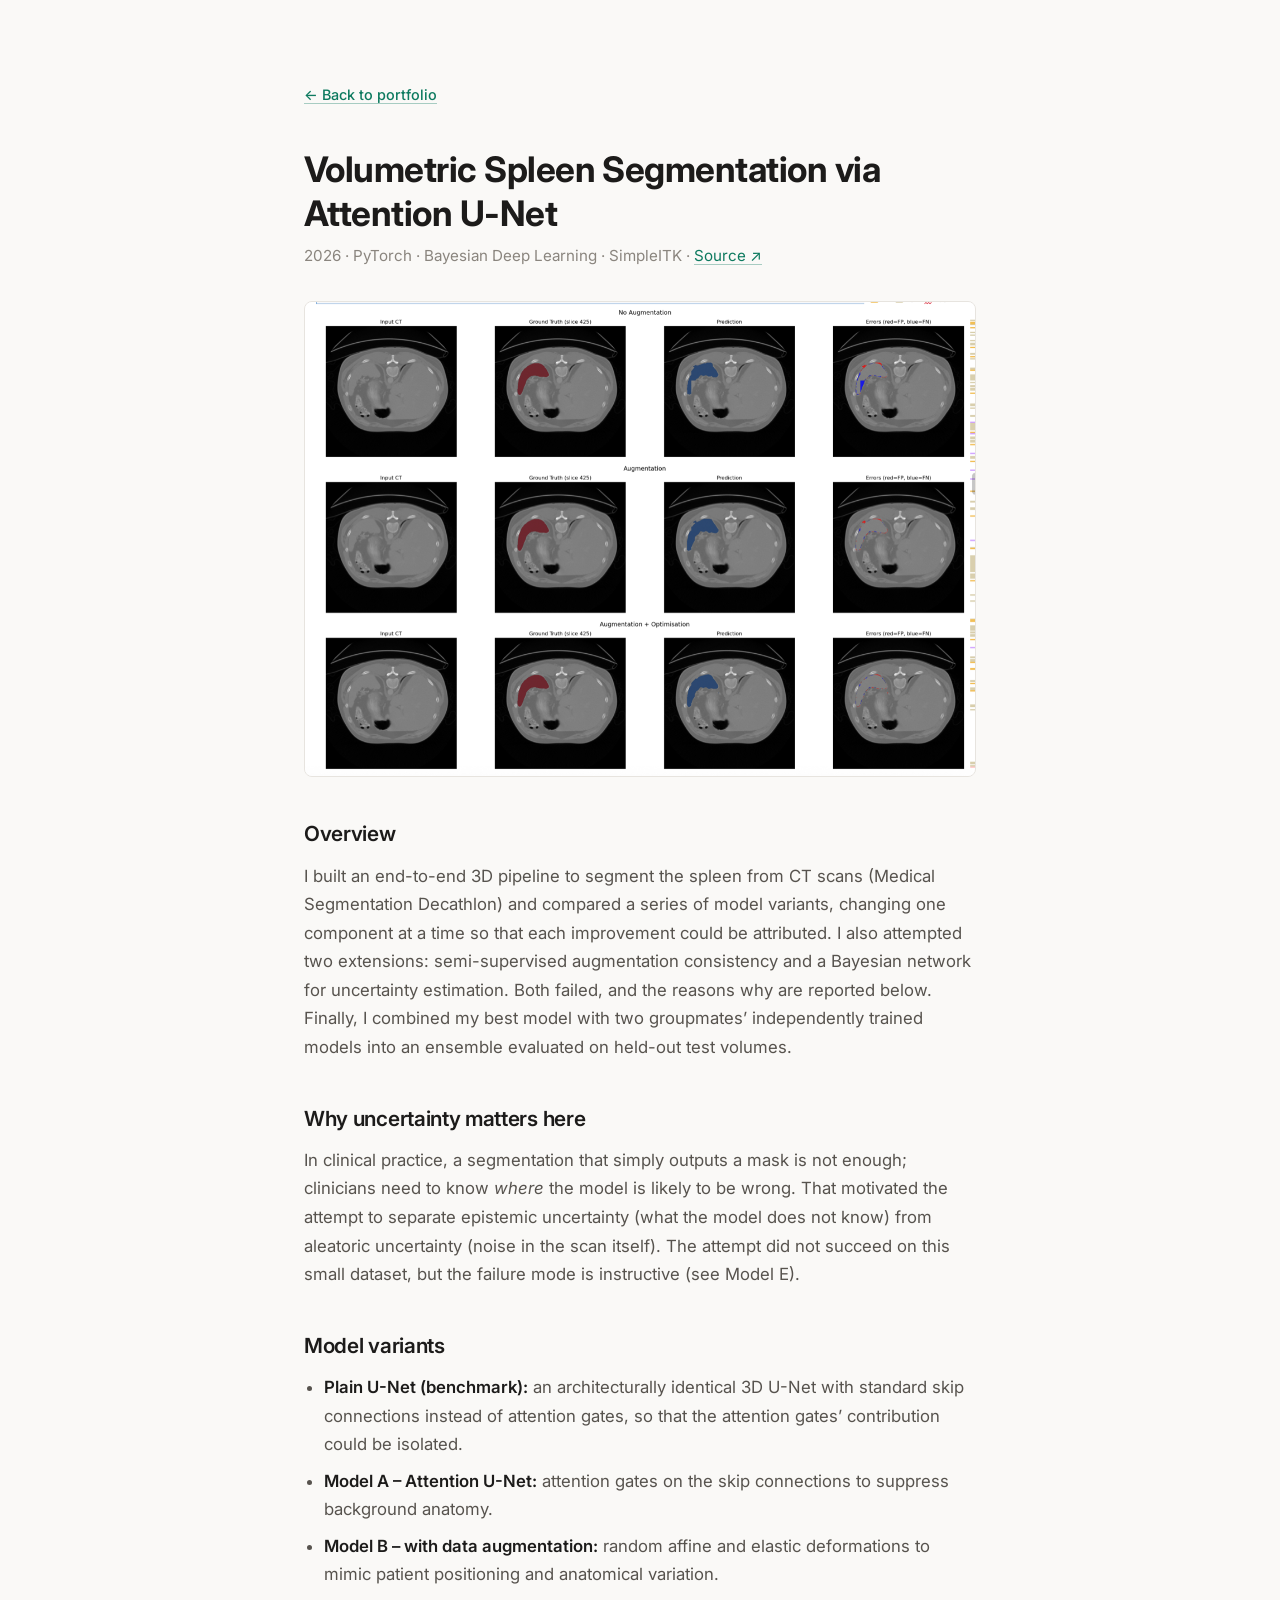
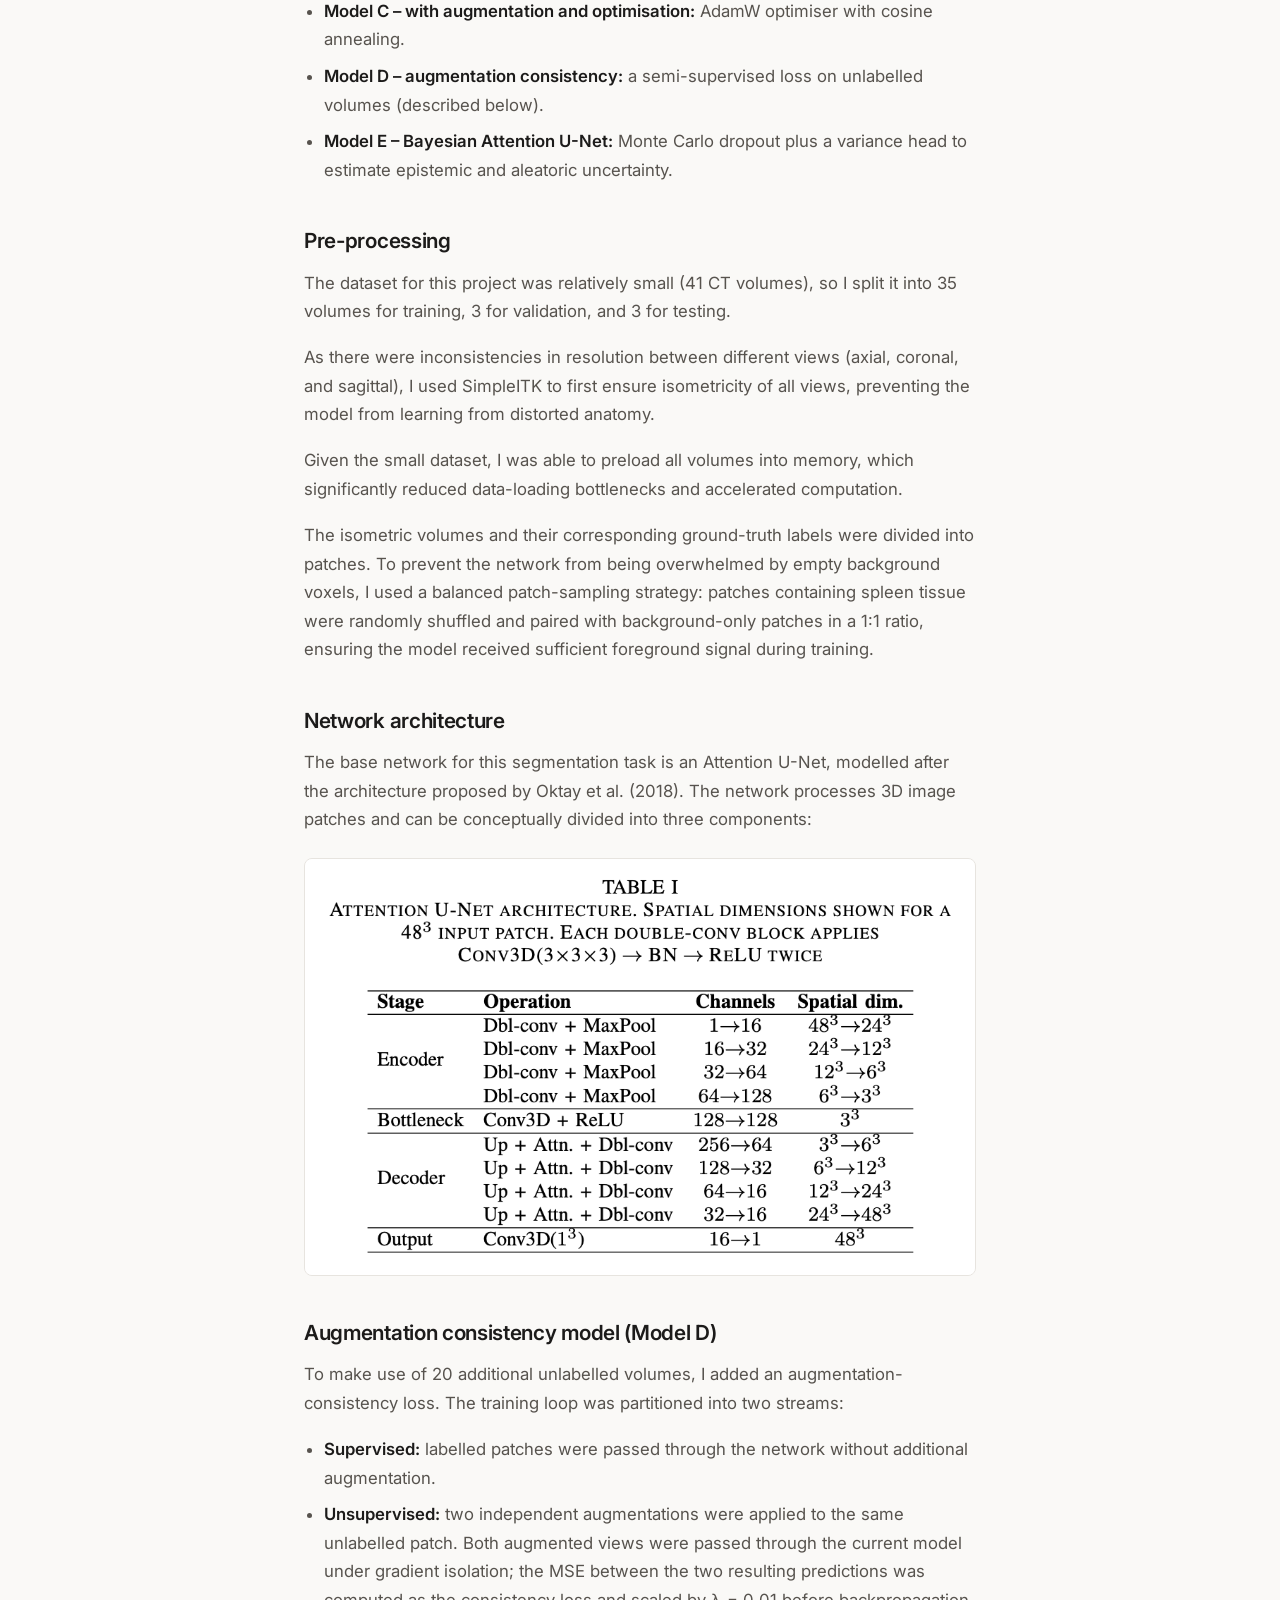
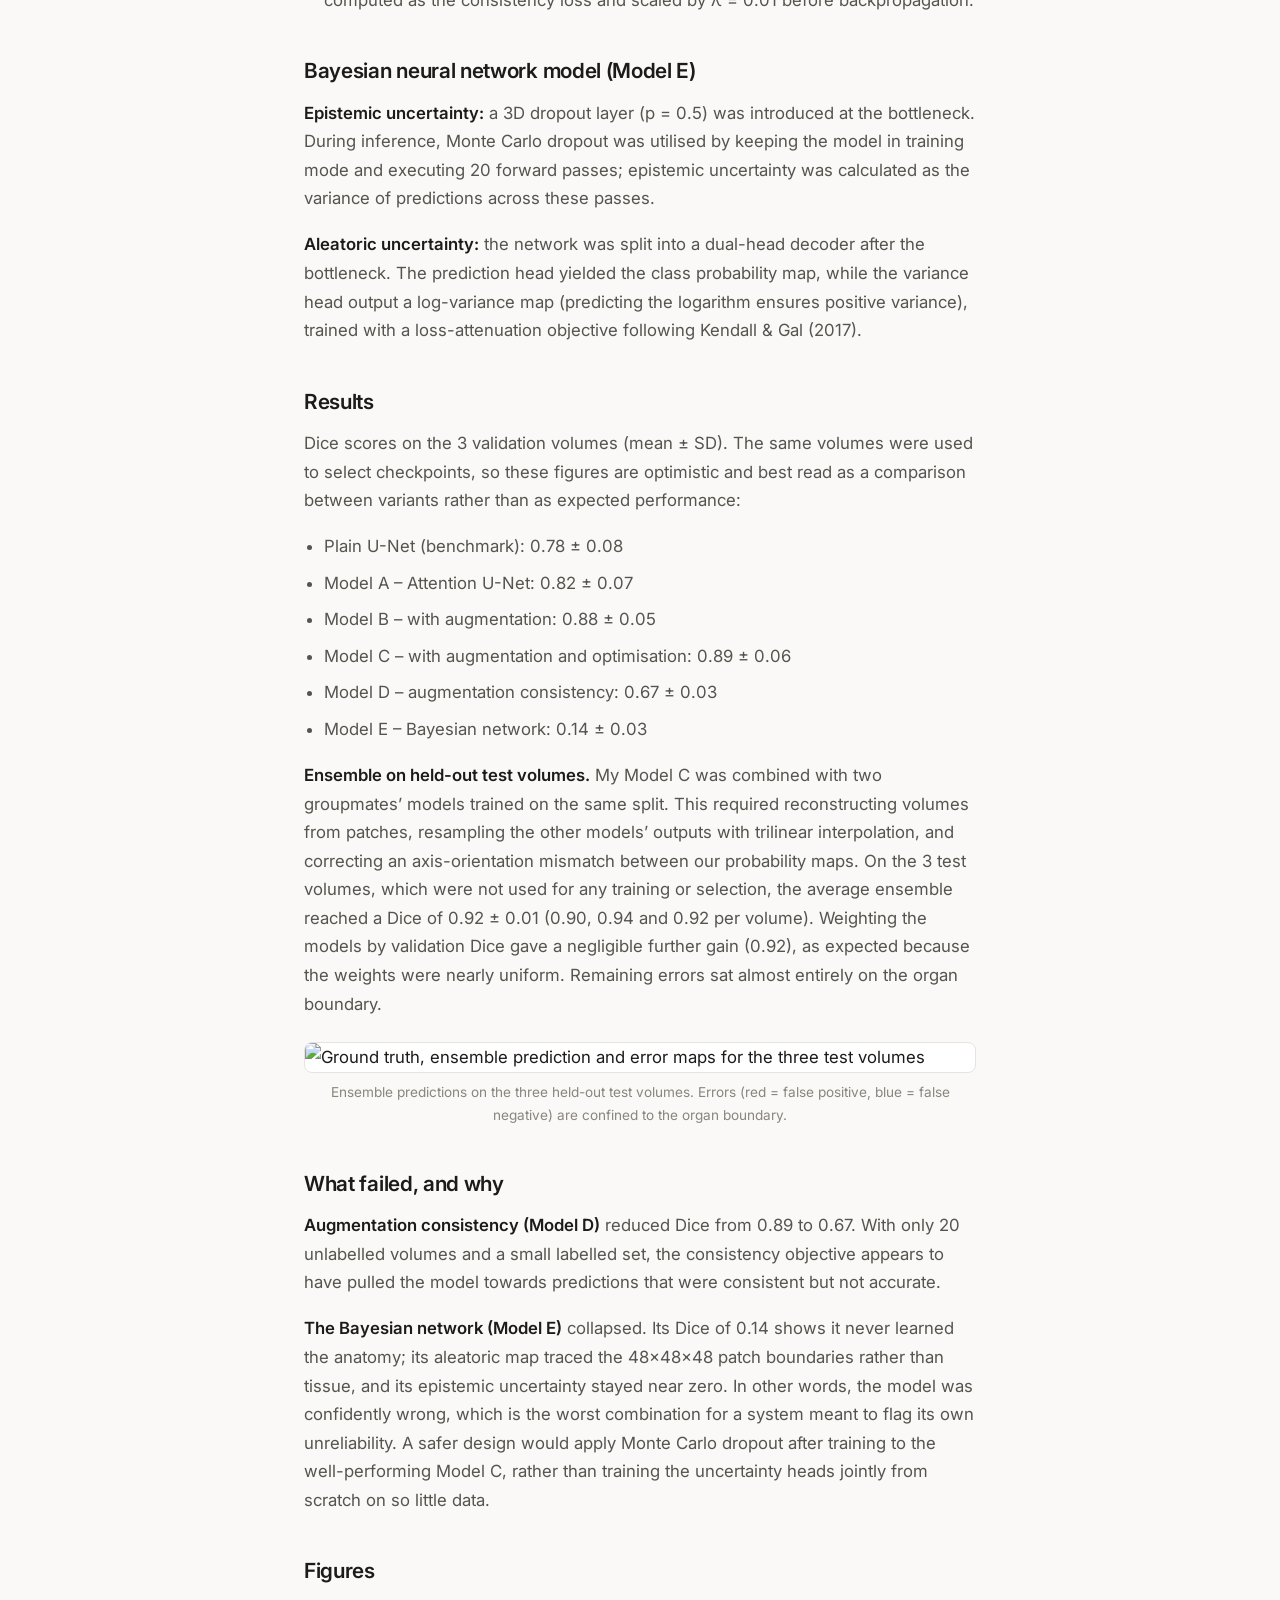
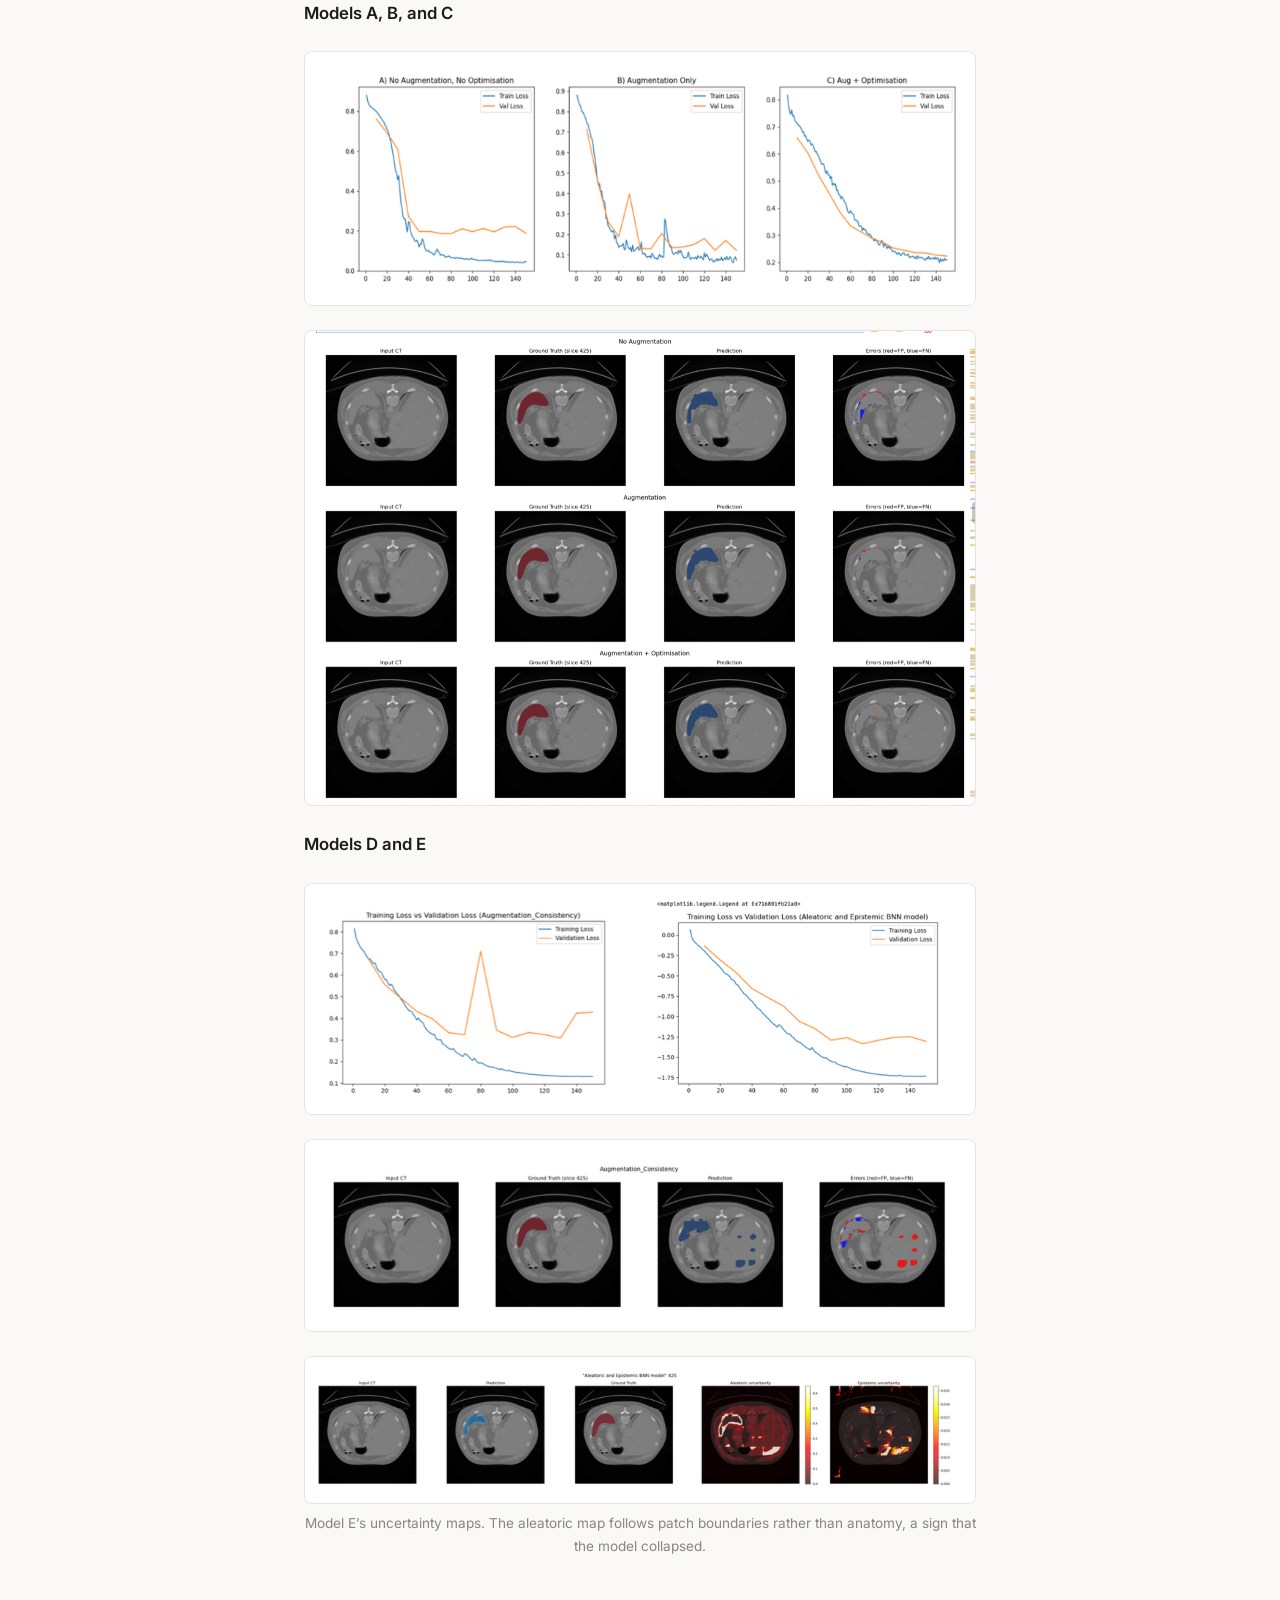
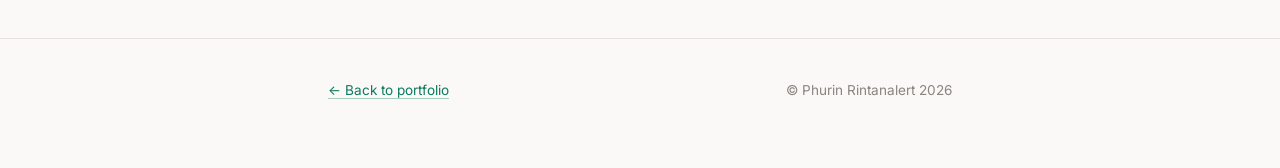
==== commit 018cbb92: "Revise overview and add uncertainty details Updated the overview and clinical significance sections " ====
--- a/Spleen_segmentation.html
+++ b/Spleen_segmentation.html
@@ -23,19 +23,19 @@
 		</figure>
 
 		<h2>Overview</h2>
-		<p>I engineered an end-to-end 3D imaging pipeline to segment the spleen from highly variable CT scans. To scientifically validate the architecture, I developed and benchmarked five distinct models against a baseline standard U-Net.</p>
-
-		<h2>Clinical significance</h2>
-		<p>In clinical practice, a model that simply outputs a prediction is insufficient; clinicians need to know <em>when</em> the model is unsure. By building a dual-head Bayesian neural network into this pipeline, the model generates diagnostic heatmaps that isolate epistemic uncertainty (model ignorance) from aleatoric uncertainty (CT acquisition artifacts).</p>
-
-		<h2>Model benchmarking</h2>
+		<p>I built an end-to-end 3D pipeline to segment the spleen from CT scans (Medical Segmentation Decathlon) and compared a series of model variants, changing one component at a time so that each improvement could be attributed. I also attempted two extensions: semi-supervised augmentation consistency and a Bayesian network for uncertainty estimation. Both failed, and the reasons why are reported below. Finally, I combined my best model with two groupmates&rsquo; independently trained models into an ensemble evaluated on held-out test volumes.</p>
+		
+		<h2>Why uncertainty matters here</h2>
+		<p>In clinical practice, a segmentation that simply outputs a mask is not enough; clinicians need to know <em>where</em> the model is likely to be wrong. That motivated the attempt to separate epistemic uncertainty (what the model does not know) from aleatoric uncertainty (noise in the scan itself). The attempt did not succeed on this small dataset, but the failure mode is instructive (see Model E).</p>
+		
+		<h2>Model variants</h2>
 		<ul>
-			<li><strong>Baseline U-Net:</strong> standard 3D U-Net without attention gating.</li>
-			<li><strong>Attention U-Net:</strong> integrated attention gates to suppress background anatomy.</li>
-			<li><strong>Attention U-Net with data augmentation:</strong> random affine and elastic deformation introduced to mimic normal anatomical variation and scanner artifacts.</li>
-			<li><strong>Attention U-Net with data augmentation and optimisation:</strong> AdamW optimiser and cosine annealing scheduler.</li>
-			<li><strong>Attention U-Net with augmentation consistency:</strong> volumes are variably augmented and passed through the same model for prediction, further enhancing performance.</li>
-			<li><strong>Bayesian Attention U-Net:</strong> upgraded to quantify uncertainty and output aleatoric and epistemic heatmaps.</li>
+			<li><strong>Plain U-Net (benchmark):</strong> an architecturally identical 3D U-Net with standard skip connections instead of attention gates, so that the attention gates&rsquo; contribution could be isolated.</li>
+			<li><strong>Model A &ndash; Attention U-Net:</strong> attention gates on the skip connections to suppress background anatomy.</li>
+			<li><strong>Model B &ndash; with data augmentation:</strong> random affine and elastic deformations to mimic patient positioning and anatomical variation.</li>
+			<li><strong>Model C &ndash; with augmentation and optimisation:</strong> AdamW optimiser with cosine annealing.</li>
+			<li><strong>Model D &ndash; augmentation consistency:</strong> a semi-supervised loss on unlabelled volumes (described below).</li>
+			<li><strong>Model E &ndash; Bayesian Attention U-Net:</strong> Monte Carlo dropout plus a variance head to estimate epistemic and aleatoric uncertainty.</li>
 		</ul>
 
 		<h2>Pre-processing</h2>
@@ -51,7 +51,7 @@
 		</figure>
 
 		<h2>Augmentation consistency model (Model D)</h2>
-		<p>To leverage the abundance of unlabelled image volumes, an augmentation-consistency framework was integrated. The training loop was partitioned into two streams:</p>
+		<p>To make use of 20 additional unlabelled volumes, I added an augmentation-consistency loss. The training loop was partitioned into two streams:</p>
 		<ul>
 			<li><strong>Supervised:</strong> labelled patches were passed through the network without additional augmentation.</li>
 			<li><strong>Unsupervised:</strong> two independent augmentations were applied to the same unlabelled patch. Both augmented views were passed through the current model under gradient isolation; the MSE between the two resulting predictions was computed as the consistency loss and scaled by &lambda; = 0.01 before backpropagation.</li>
@@ -59,9 +59,29 @@
 
 		<h2>Bayesian neural network model (Model E)</h2>
 		<p><strong>Epistemic uncertainty:</strong> a 3D dropout layer (p = 0.5) was introduced at the bottleneck. During inference, Monte Carlo dropout was utilised by keeping the model in training mode and executing 20 forward passes; epistemic uncertainty was calculated as the variance of predictions across these passes.</p>
-		<p><strong>Aleatoric uncertainty:</strong> the network was split into a dual-head decoder after the bottleneck. The prediction head yielded the class probability map, while the variance head output a log-variance map (predicting the logarithm ensures positive variance).</p>
+		<p><strong>Aleatoric uncertainty:</strong> the network was split into a dual-head decoder after the bottleneck. The prediction head yielded the class probability map, while the variance head output a log-variance map (predicting the logarithm ensures positive variance), trained with a loss-attenuation objective following Kendall &amp; Gal (2017).</p>
 
 		<h2>Results</h2>
+		<p>Dice scores on the 3 validation volumes (mean &plusmn; SD). The same volumes were used to select checkpoints, so these figures are optimistic and best read as a comparison between variants rather than as expected performance:</p>
+		<ul>
+			<li>Plain U-Net (benchmark): 0.78 &plusmn; 0.08</li>
+			<li>Model A &ndash; Attention U-Net: 0.82 &plusmn; 0.07</li>
+			<li>Model B &ndash; with augmentation: 0.88 &plusmn; 0.05</li>
+			<li>Model C &ndash; with augmentation and optimisation: 0.89 &plusmn; 0.06</li>
+			<li>Model D &ndash; augmentation consistency: 0.67 &plusmn; 0.03</li>
+			<li>Model E &ndash; Bayesian network: 0.14 &plusmn; 0.03</li>
+		</ul>
+		<p><strong>Ensemble on held-out test volumes.</strong> My Model C was combined with two groupmates&rsquo; models trained on the same split. This required reconstructing volumes from patches, resampling the other models&rsquo; outputs with trilinear interpolation, and correcting an axis-orientation mismatch between our probability maps. On the 3 test volumes, which were not used for any training or selection, the average ensemble reached a Dice of 0.92 &plusmn; 0.01 (0.90, 0.94 and 0.92 per volume). Weighting the models by validation Dice gave a negligible further gain (0.92), as expected because the weights were nearly uniform. Remaining errors sat almost entirely on the organ boundary.</p>
+		<figure>
+			<img src="images/articles/spleen_ensemble.png" alt="Ground truth, ensemble prediction and error maps for the three test volumes" loading="lazy" />
+			<figcaption>Ensemble predictions on the three held-out test volumes. Errors (red = false positive, blue = false negative) are confined to the organ boundary.</figcaption>
+		</figure>
+		
+		<h2>What failed, and why</h2>
+		<p><strong>Augmentation consistency (Model D)</strong> reduced Dice from 0.89 to 0.67. With only 20 unlabelled volumes and a small labelled set, the consistency objective appears to have pulled the model towards predictions that were consistent but not accurate.</p>
+		<p><strong>The Bayesian network (Model E)</strong> collapsed. Its Dice of 0.14 shows it never learned the anatomy; its aleatoric map traced the 48&times;48&times;48 patch boundaries rather than tissue, and its epistemic uncertainty stayed near zero. In other words, the model was confidently wrong, which is the worst combination for a system meant to flag its own unreliability. A safer design would apply Monte Carlo dropout after training to the well-performing Model C, rather than training the uncertainty heads jointly from scratch on so little data.</p>
+		
+		<h2>Figures</h2>
 		<p><strong>Models A, B, and C</strong></p>
 		<figure>
 			<img src="images/articles/modelabc.png" alt="Benchmark results for models A, B, and C" loading="lazy" />
@@ -79,6 +99,7 @@
 		</figure>
 		<figure>
 			<img src="images/articles/vismodele.png" alt="Uncertainty heatmaps produced by the Bayesian model E" loading="lazy" />
+			<figcaption>Model E&rsquo;s uncertainty maps. The aleatoric map follows patch boundaries rather than anatomy, a sign that the model collapsed.</figcaption>
 		</figure>
 
 	</main>
